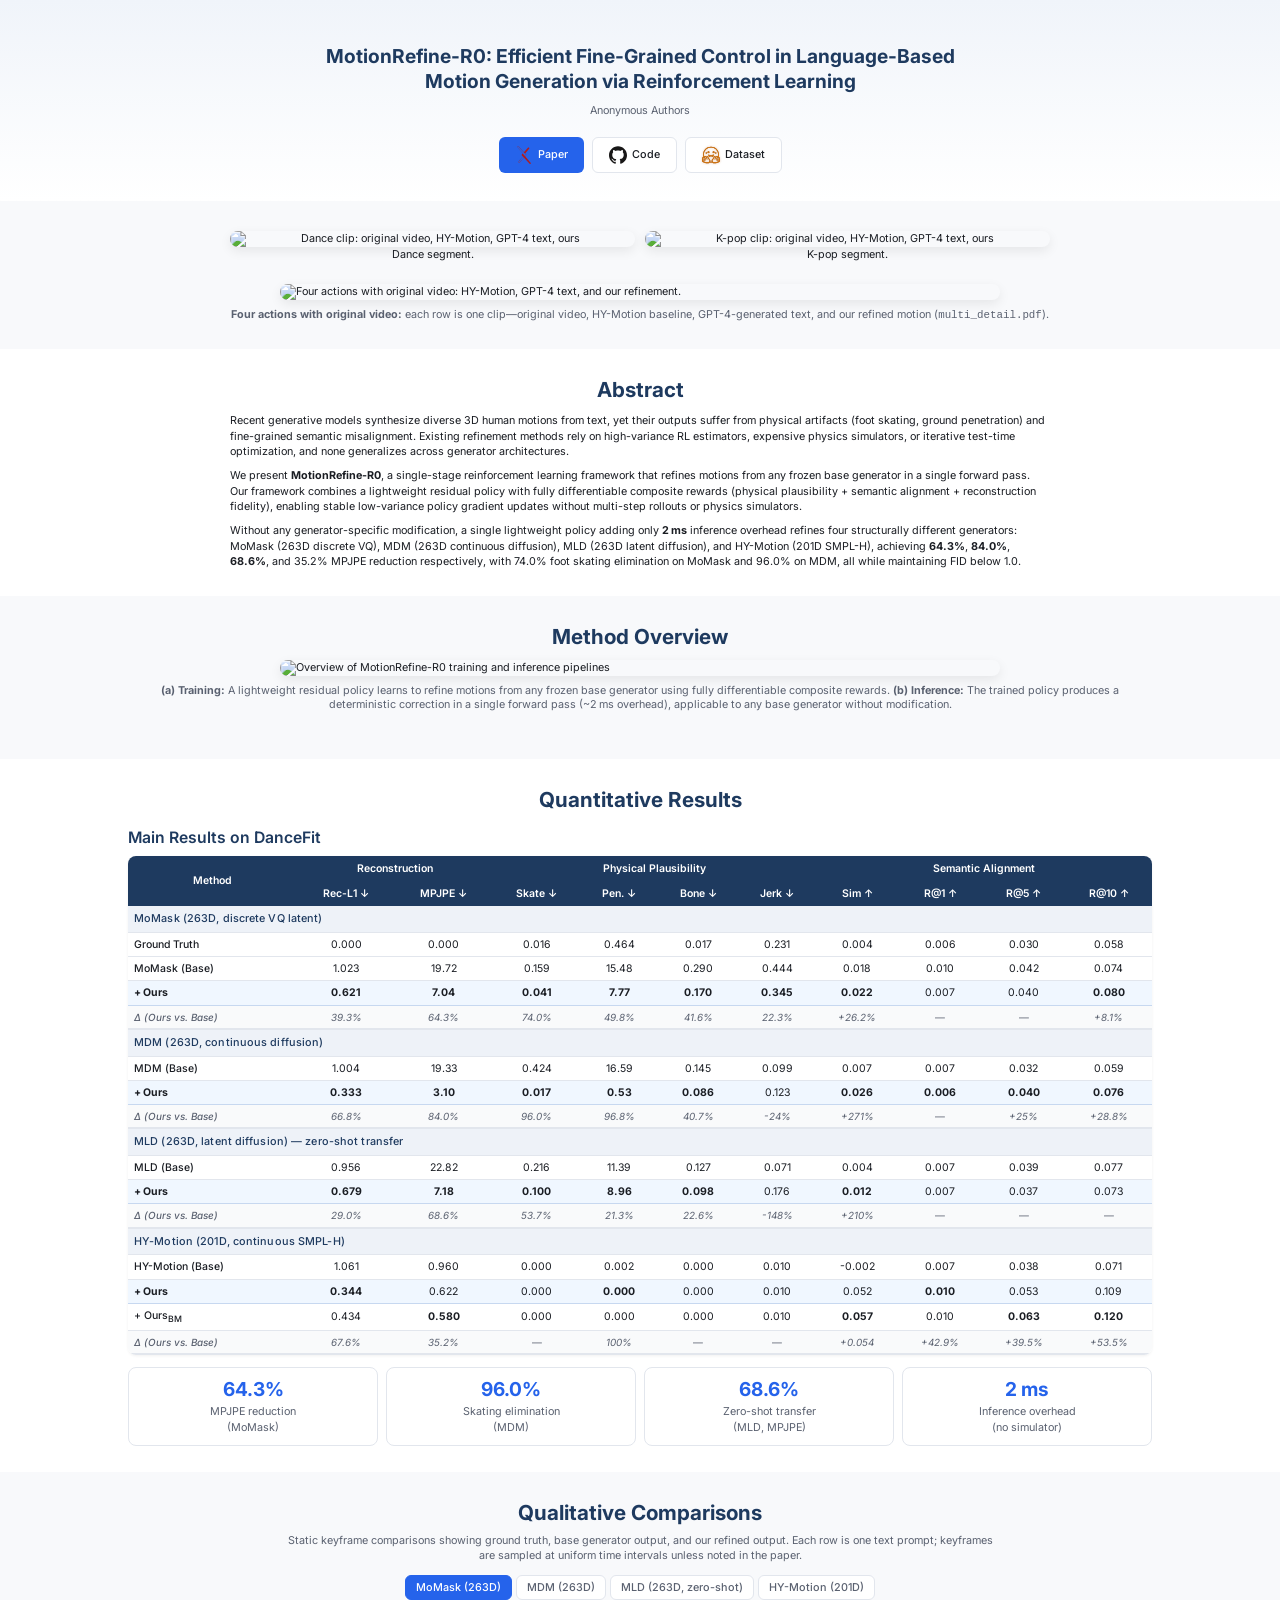
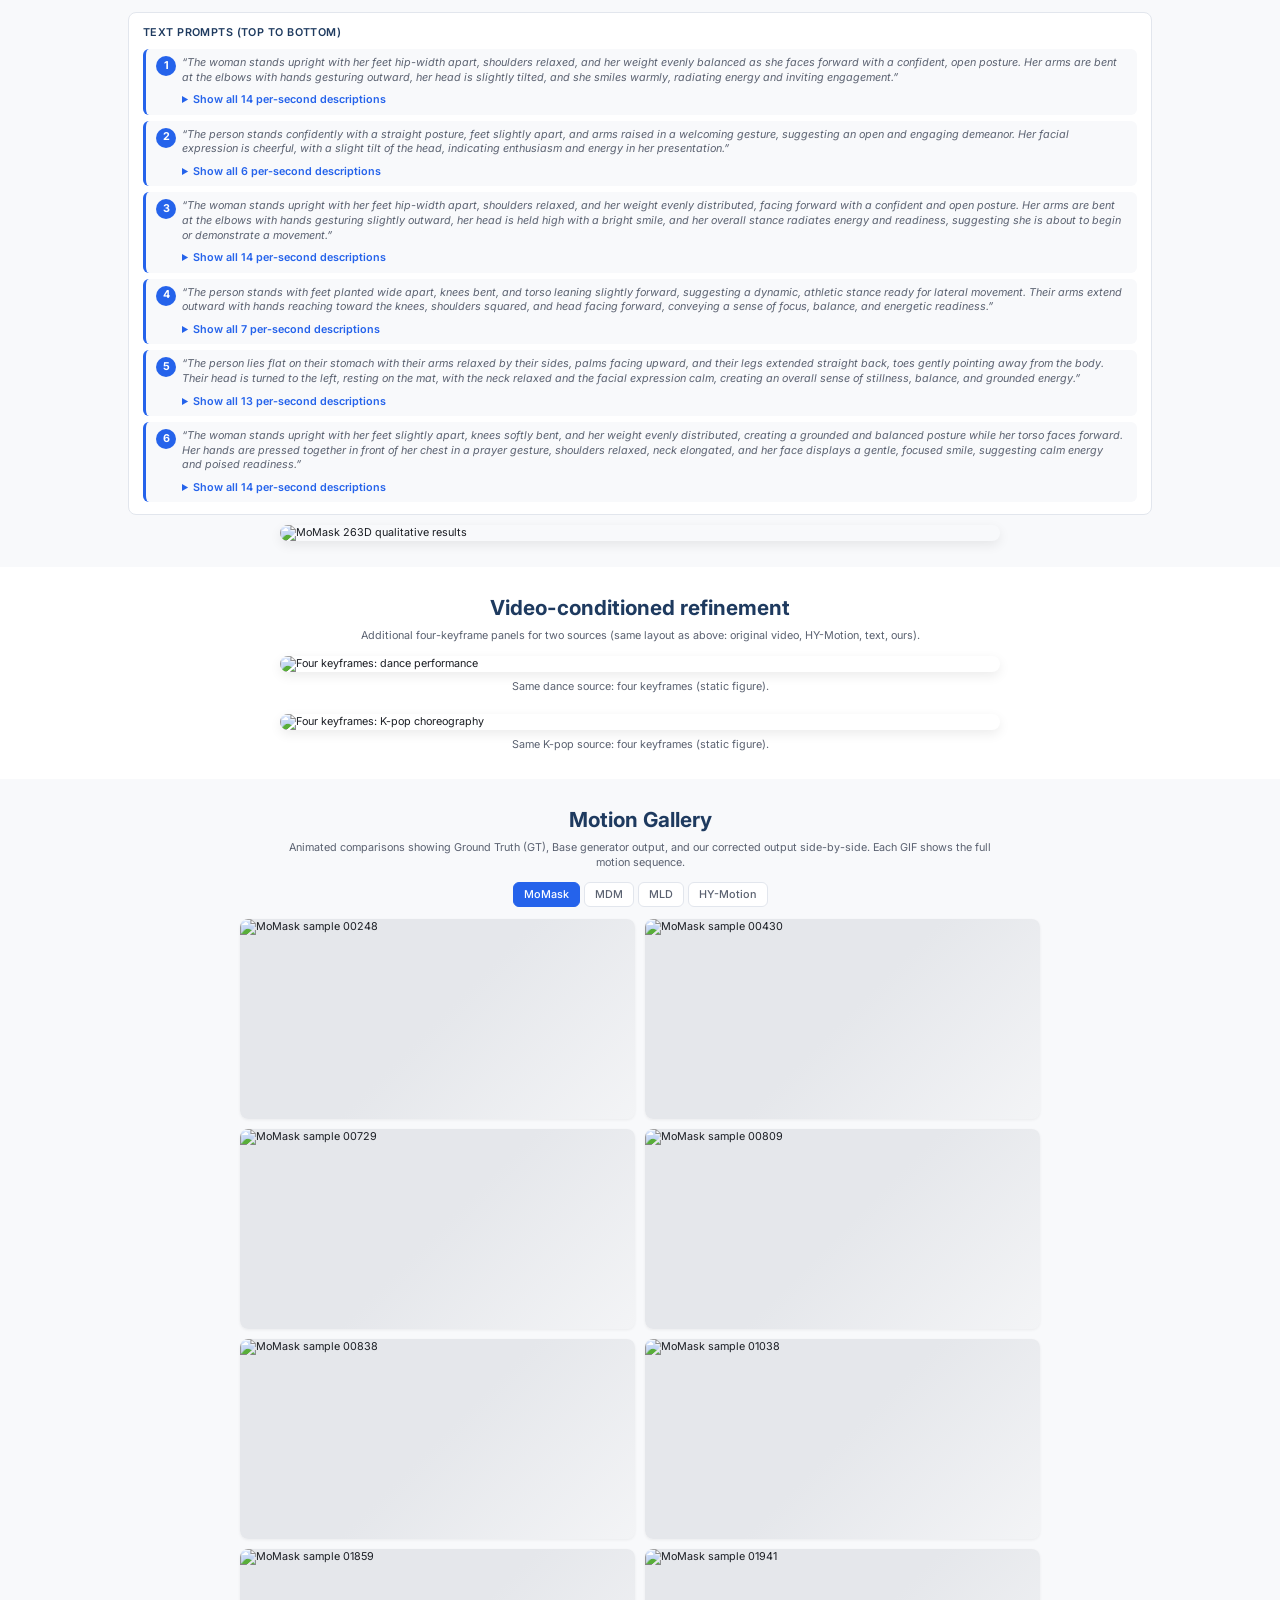
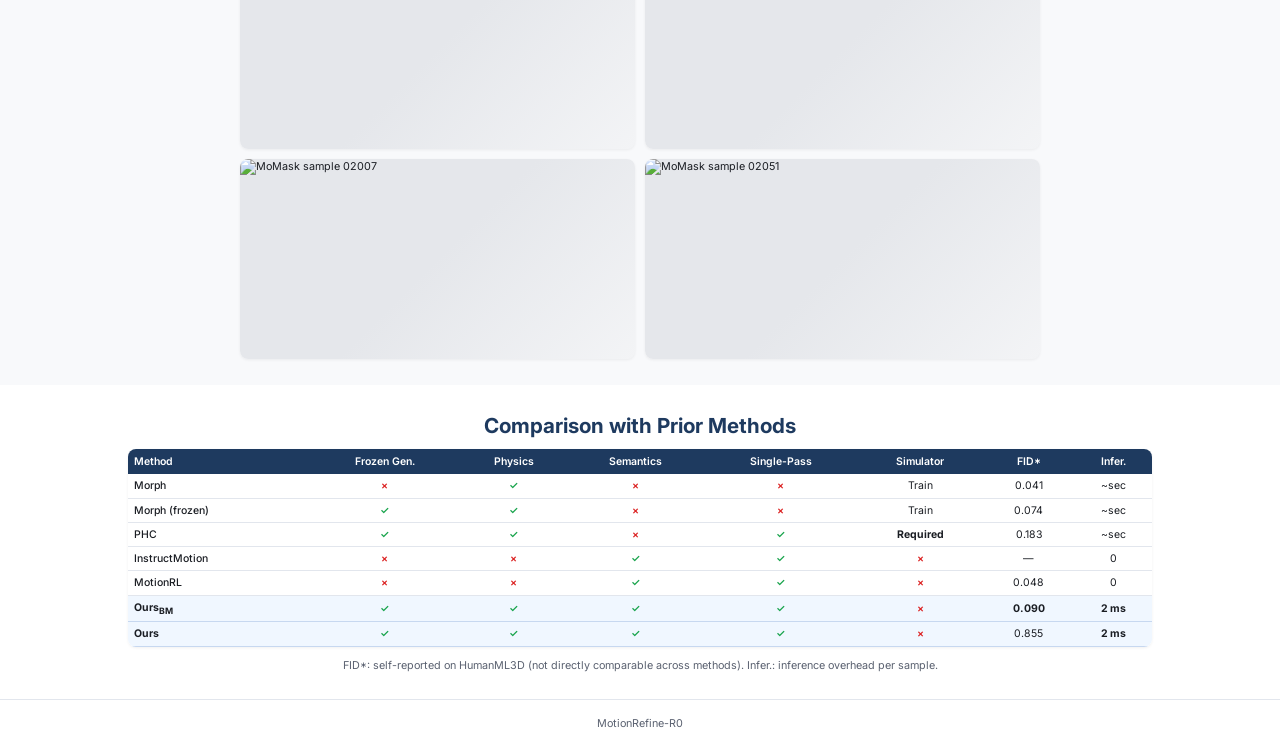
==== docs/index.html @ 93a71133 "update title" ====
<!DOCTYPE html>
<html lang="en">
<head>
  <meta charset="UTF-8">
  <meta name="viewport" content="width=device-width, initial-scale=1.0">
  <title>MotionRefine-R0: Language-Based Motion Generation via RL</title>
  <link rel="stylesheet" href="static/css/style.css">
  <link rel="preconnect" href="https://fonts.googleapis.com">
  <link rel="preconnect" href="https://fonts.gstatic.com" crossorigin>
  <link href="https://fonts.googleapis.com/css2?family=Inter:wght@300;400;500;600;700&family=JetBrains+Mono:wght@400;500&display=swap" rel="stylesheet">
  <script src="https://cdn.jsdelivr.net/npm/mathjax@3/es5/tex-mml-chtml.js" async></script>
</head>
<body>

<!-- ============ HERO ============ -->
<section id="hero">
  <div class="container">
    <h1 class="paper-title">MotionRefine-R0: Efficient Fine-Grained Control in Language-Based<br>Motion Generation via Reinforcement Learning</h1>
    <p class="authors">Anonymous Authors</p>
    <div class="hero-links">
      <a href="#" class="btn btn-primary" aria-label="Paper on arXiv">
        <svg class="hero-icon hero-icon--arxiv" width="18" height="18" viewBox="0 0 24 24" xmlns="http://www.w3.org/2000/svg" aria-hidden="true"><path d="M3.8423 0a1.0037 1.0037 0 0 0-.922.6078c-.1536.3687-.0438.6275.2938 1.1113l6.9185 8.3597-1.0223 1.1058a1.0393 1.0393 0 0 0 .003 1.4229l1.2292 1.3135-5.4391 6.4444c-.2803.299-.4538.823-.2971 1.1986a1.0253 1.0253 0 0 0 .9585.635.9133.9133 0 0 0 .6891-.3405l5.783-6.126 7.4902 8.0051a.8527.8527 0 0 0 .6835.2597.9575.9575 0 0 0 .8777-.6138c.1577-.377-.017-.7502-.306-1.1407l-7.0518-8.3418 1.0632-1.13a.9626.9626 0 0 0 .0089-1.3165L4.6336.4639s-.3733-.4535-.768-.463zm0 .272h.0166c.2179.0052.4874.2715.5644.3639l.005.006.0052.0055 10.169 10.9905a.6915.6915 0 0 1-.0072.945l-1.0666 1.133-1.4982-1.7724-8.5994-10.39c-.3286-.472-.352-.6183-.2592-.841a.7307.7307 0 0 1 .6704-.4401Zm14.341 1.5701a.877.877 0 0 0-.6554.2418l-5.6962 6.1584 1.6944 1.8319 5.3089-6.5138c.3251-.4335.479-.6603.3247-1.0292a1.1205 1.1205 0 0 0-.9763-.689zm-7.6557 12.2823 1.3186 1.4135-5.7864 6.1295a.6494.6494 0 0 1-.4959.26.7516.7516 0 0 1-.706-.4669c-.1119-.2682.0359-.6864.2442-.9083l.0051-.0055.0047-.0055z"/></svg>
        Paper
      </a>
      <a href="#" class="btn btn-outline" aria-label="Code on GitHub">
        <svg class="hero-icon hero-icon--github" width="18" height="18" viewBox="0 0 24 24" xmlns="http://www.w3.org/2000/svg" aria-hidden="true"><path d="M12 .297c-6.63 0-12 5.373-12 12 0 5.303 3.438 9.8 8.205 11.385.6.113.82-.258.82-.577 0-.285-.01-1.04-.015-2.04-3.338.724-4.042-1.61-4.042-1.61C4.422 18.07 3.633 17.7 3.633 17.7c-1.087-.744.084-.729.084-.729 1.205.084 1.838 1.236 1.838 1.236 1.07 1.835 2.809 1.305 3.495.998.108-.776.417-1.305.76-1.605-2.665-.3-5.466-1.332-5.466-5.93 0-1.31.465-2.38 1.235-3.22-.135-.303-.54-1.523.105-3.176 0 0 1.005-.322 3.3 1.23.96-.267 1.98-.399 3-.405 1.02.006 2.04.138 3 .405 2.28-1.552 3.285-1.23 3.285-1.23.645 1.653.24 2.873.12 3.176.765.84 1.23 1.91 1.23 3.22 0 4.61-2.805 5.625-5.475 5.92.42.36.81 1.096.81 2.22 0 1.606-.015 2.896-.015 3.286 0 .315.21.69.825.57C20.565 22.092 24 17.592 24 12.297c0-6.627-5.373-12-12-12"/></svg>
        Code
      </a>
      <a href="#" class="btn btn-outline" aria-label="Dataset on Hugging Face">
        <svg class="hero-icon hero-icon--huggingface" width="18" height="18" viewBox="0 0 24 24" xmlns="http://www.w3.org/2000/svg" aria-hidden="true"><path d="M1.4446 11.5059c0 1.1021.1673 2.1585.4847 3.1563-.0378-.0028-.0691-.0058-.1058-.0058-.4209 0-.8015.16-1.0704.4512-.3454.3737-.4984.8335-.4316 1.293a1.576 1.576 0 0 0 .2148.5978c-.2319.1864-.4018.4456-.4844.7578-.0646.2448-.131.7543.2149 1.2794a1.4552 1.4552 0 0 0-.0625.1055c-.208.3923-.2207.8372-.0371 1.25.2783.6258.9696 1.1175 2.3126 1.6467.8356.3292 1.5988.5411 1.6056.543 1.1046.2847 2.104.4277 2.969.4277 1.4173 0 2.4754-.3849 3.1525-1.1446 1.538.2651 2.791.1403 3.592.006.6773.7555 1.7332 1.1387 3.1467 1.1387.8649 0 1.8643-.143 2.969-.4278.0068-.0019.77-.2138 1.6056-.543 1.343-.5292 2.0343-1.0208 2.3126-1.6466.1836-.4129.171-.8577-.037-1.25a1.4685 1.4685 0 0 0-.0626-.1056c.346-.525.2795-1.0346.2149-1.2793-.0826-.3122-.2525-.5714-.4844-.7579.11-.1816.1831-.3788.2148-.5977.0669-.4595-.0862-.9193-.4316-1.293-.2688-.2913-.6495-.4513-1.0704-.4513-.0209 0-.0376.0008-.0588.0018.3162-.9966.4846-2.0518.4846-3.1523 0-5.807-4.7362-10.5144-10.5789-10.5144-5.8426 0-10.5788 4.7073-10.5788 10.5144Zm10.5788-9.4831c5.2727 0 9.5476 4.246 9.5476 9.483a9.4201 9.4201 0 0 1-.2696 2.2365c-.0039-.0047-.0079-.011-.0117-.0156-.274-.3255-.6679-.5059-1.1075-.5059-.352 0-.714.1155-1.0763.3438-.2403.1517-.5058.422-.7793.7598-.2534-.3492-.608-.5832-1.0137-.6465a1.5174 1.5174 0 0 0-.2344-.0176c-.9263 0-1.4828.7993-1.6935 1.5177-.1046.2426-.6065 1.3482-1.3614 2.0978-1.1681 1.1601-1.4458 2.3534-.8396 3.6382-.843.1029-1.5836.0927-2.365-.006.5906-1.212.3626-2.4388-.8426-3.6322-.755-.7496-1.2568-1.8552-1.3614-2.0978-.2107-.7184-.7673-1.5177-1.6935-1.5177-.078 0-.1568.0054-.2344.0176-.4057.0633-.7604.2973-1.0137.6465-.2735-.3379-.539-.6081-.7794-.7598-.3622-.2283-.7243-.3438-1.0762-.3438-.4266 0-.8094.171-1.0821.4786a9.4208 9.4208 0 0 1-.2598-2.1936c0-5.237 4.2749-9.483 9.5475-9.483zM8.6443 7.0036c-.4838.0043-.9503.2667-1.1934.7227-.3536.6633-.1006 1.4873.5645 1.84.351.1862.4883-.5261.836-.6485.3107-.1095.841.399 1.0078.086.3536-.6634.1025-1.4874-.5625-1.84a1.3659 1.3659 0 0 0-.6524-.1602Zm6.8403 0c-.2199-.002-.4426.05-.6504.1602-.665.3526-.9181 1.1766-.5645 1.84.1669.313.6971-.1955 1.0079-.086.3476.1224.4867.8347.838.6485.6649-.3527.916-1.1767.5624-1.84-.243-.456-.7096-.7184-1.1934-.7227Zm-9.7565 1.418a.8768.8768 0 0 0-.877.877c0 .4846.3925.877.877.877a.8768.8768 0 0 0 .877-.877.8768.8768 0 0 0-.877-.877zm12.6434 0c-.4845 0-.879.3925-.879.877 0 .4846.3945.877.879.877a.8768.8768 0 0 0 .877-.877.8768.8768 0 0 0-.877-.877zM8.7927 11.459c-.179-.003-.2793.1107-.2793.416 0 .8097.3874 2.125 1.4279 2.924.207-.7123 1.3453-1.2832 1.5079-1.2012.2315.1167.2191.4417.6074.7266.3884-.285.374-.6098.6056-.7266.1627-.082 1.3009.4889 1.5079 1.2012 1.0404-.799 1.4278-2.1144 1.4278-2.924 0-1.2212-1.583.6402-3.5413.6485-1.4686-.0061-2.7266-1.0558-3.2639-1.0645zM4.312 14.4768c.5792.365 1.6964 2.2751 2.1056 3.0177.1371.2488.371.3536.582.3536.4188 0 .7465-.4138.0391-.9395-1.0636-.791-.6914-2.0846-.1836-2.1642a.4302.4302 0 0 1 .0664-.004c.4616 0 .666.7892.666.7892s.5959 1.4898 1.6213 2.508c.942.9356 1.062 1.703.4961 2.6661-.0164-.004-.0159.0236-.1484.2149-.1853.2673-.4322.4688-.7188.6152-.5062.2269-1.1397.2696-1.7833.2696-1.037 0-2.1017-.1824-2.6975-.336-.0293-.0075-3.6505-.9567-3.1916-1.8224.0771-.1454.2033-.2031.3633-.2031.6463 0 1.823.9551 2.3283.9551.113 0 .196-.0865.2285-.2031.2249-.8045-3.2787-1.0522-2.9846-2.1642.0519-.1967.193-.2757.3907-.2754.854 0 2.7704 1.4923 3.172 1.4923.0307 0 .0525-.0085.0645-.0274.2012-.3227.1096-.5865-1.3087-1.4395-1.4182-.8533-2.4315-1.329-1.8653-1.9416.0651-.0707.1574-.1015.2695-.1015.8611.0002 2.8948 1.84 2.8948 1.84s.5487.5683.8809.5683c.0762 0 .1416-.0315.1855-.1054.2355-.3946-2.1858-2.2183-2.3224-2.971-.0926-.51.0641-.7676.3555-.7676-.0006.008.1701-.0285.4942.1759zm16.2257.5918c-.1366.7526-2.5579 2.5764-2.3224 2.9709.044.074.1092.1055.1855.1055.3321 0 .881-.5684.881-.5684s2.0336-1.8397 2.8947-1.84c.1121 0 .2044.0308.2695.1016.5662.6125-.447 1.0882-1.8653 1.9415-1.4183.853-1.51 1.1168-1.3087 1.4396.012.0188.0337.0273.0644.0273.4016 0 2.3181-1.4923 3.1721-1.4923.1977-.0002.3388.0787.3907.2754.294 1.112-3.2095 1.3597-2.9846 2.1642.0325.1166.1156.2032.2285.2032.5054 0 1.682-.9552 2.3283-.9552.16 0 .2862.0577.3633.2032.459.8656-3.1623 1.8149-3.1916 1.8224-.5958.1535-1.6605.336-2.6975.336-.6351 0-1.261-.0409-1.7638-.2599-.2949-.1472-.5488-.3516-.7383-.625-.0411-.0682-.1026-.1476-.1426-.205-.5726-.9679-.455-1.7371.4903-2.676 1.0254-1.0182 1.6212-2.508 1.6212-2.508s.2044-.7891.666-.7891a.4318.4318 0 0 1 .0665.0039c.5078.0796.88 1.3732-.1836 2.1642-.7074.5257-.3797.9395.039.9395.211 0 .445-.1047.5821-.3535.4092-.7426 1.5264-2.6527 2.1056-3.0178.5588-.3524.99-.1816.8497.5918z"/></svg>
        Dataset
      </a>
    </div>
  </div>
</section>

<!-- ============ TEASER: video strips + four actions ============ -->
<section id="teaser">
  <div class="container">
    <div class="gif-strip-grid teaser-video">
      <figure class="gif-strip-figure">
        <img src="static/gifs/website/dance_soda_seg0.gif" alt="Dance clip: original video, HY-Motion, GPT-4 text, ours" class="gif-strip" loading="lazy">
        <figcaption>Dance segment.</figcaption>
      </figure>
      <figure class="gif-strip-figure">
        <img src="static/gifs/website/kpop_aespa_seg1.gif" alt="K-pop clip: original video, HY-Motion, GPT-4 text, ours" class="gif-strip" loading="lazy">
        <figcaption>K-pop segment.</figcaption>
      </figure>
    </div>
    <figure class="teaser-figure">
      <img src="static/images/multi_detail.png" alt="Four actions with original video: HY-Motion, GPT-4 text, and our refinement." loading="lazy">
      <figcaption>
        <strong>Four actions with original video:</strong> each row is one clip—original video, HY-Motion baseline, GPT-4-generated text, and our refined motion (<code>multi_detail.pdf</code>).
      </figcaption>
    </figure>
  </div>
</section>

<!-- ============ ABSTRACT ============ -->
<section id="abstract">
  <div class="container">
    <h2>Abstract</h2>
    <div class="abstract-text">
      <p>
        Recent generative models synthesize diverse 3D human motions from text, yet their outputs suffer from physical artifacts (foot skating, ground penetration) and fine-grained semantic misalignment.
        Existing refinement methods rely on high-variance RL estimators, expensive physics simulators, or iterative test-time optimization, and none generalizes across generator architectures.
      </p>
      <p>
        We present <strong>MotionRefine-R0</strong>, a single-stage reinforcement learning framework that refines motions from any frozen base generator in a single forward pass.
        Our framework combines a lightweight residual policy with fully differentiable composite rewards (physical plausibility + semantic alignment + reconstruction fidelity), enabling stable low-variance policy gradient updates without multi-step rollouts or physics simulators.
      </p>
      <p>
        Without any generator-specific modification, a single lightweight policy adding only <strong>2&thinsp;ms</strong> inference overhead refines four structurally different generators: MoMask (263D discrete VQ), MDM (263D continuous diffusion), MLD (263D latent diffusion), and HY-Motion (201D SMPL-H), achieving <strong>64.3%</strong>, <strong>84.0%</strong>, <strong>68.6%</strong>, and 35.2% MPJPE reduction respectively, with 74.0% foot skating elimination on MoMask and 96.0% on MDM, all while maintaining FID below 1.0.
      </p>
    </div>
  </div>
</section>

<!-- ============ METHOD ============ -->
<section id="method">
  <div class="container">
    <h2>Method Overview</h2>
    <figure class="pipeline-figure">
      <img src="static/images/figure.png" alt="Overview of MotionRefine-R0 training and inference pipelines" loading="lazy">
      <figcaption>
        <strong>(a) Training:</strong> A lightweight residual policy learns to refine motions from any frozen base generator using fully differentiable composite rewards.
        <strong>(b) Inference:</strong> The trained policy produces a deterministic correction in a single forward pass (~2&thinsp;ms overhead), applicable to any base generator without modification.
      </figcaption>
    </figure>
  </div>
</section>

<!-- ============ RESULTS ============ -->
<section id="results">
  <div class="container">
    <h2>Quantitative Results</h2>

    <h3>Main Results on DanceFit</h3>
    <div class="table-wrapper">
      <table class="results-table">
        <thead>
          <tr>
            <th rowspan="2">Method</th>
            <th colspan="2">Reconstruction</th>
            <th colspan="4">Physical Plausibility</th>
            <th colspan="4">Semantic Alignment</th>
          </tr>
          <tr>
            <th>Rec-L1 &darr;</th>
            <th>MPJPE &darr;</th>
            <th>Skate &darr;</th>
            <th>Pen. &darr;</th>
            <th>Bone &darr;</th>
            <th>Jerk &darr;</th>
            <th>Sim &uarr;</th>
            <th>R@1 &uarr;</th>
            <th>R@5 &uarr;</th>
            <th>R@10 &uarr;</th>
          </tr>
        </thead>
        <tbody>
          <!-- MoMask -->
          <tr class="generator-header"><td colspan="11">MoMask (263D, discrete VQ latent)</td></tr>
          <tr>
            <td>Ground Truth</td>
            <td>0.000</td><td>0.000</td><td>0.016</td><td>0.464</td><td>0.017</td><td>0.231</td><td>0.004</td><td>0.006</td><td>0.030</td><td>0.058</td>
          </tr>
          <tr>
            <td>MoMask (Base)</td>
            <td>1.023</td><td>19.72</td><td>0.159</td><td>15.48</td><td>0.290</td><td>0.444</td><td>0.018</td><td>0.010</td><td>0.042</td><td>0.074</td>
          </tr>
          <tr class="highlight-row">
            <td><strong>+ Ours</strong></td>
            <td><strong>0.621</strong></td><td><strong>7.04</strong></td><td><strong>0.041</strong></td><td><strong>7.77</strong></td><td><strong>0.170</strong></td><td><strong>0.345</strong></td><td><strong>0.022</strong></td><td>0.007</td><td>0.040</td><td><strong>0.080</strong></td>
          </tr>
          <tr class="delta-row">
            <td><em>&Delta; (Ours vs. Base)</em></td>
            <td><em>39.3%</em></td><td><em>64.3%</em></td><td><em>74.0%</em></td><td><em>49.8%</em></td><td><em>41.6%</em></td><td><em>22.3%</em></td><td><em>+26.2%</em></td><td>&mdash;</td><td>&mdash;</td><td><em>+8.1%</em></td>
          </tr>
          <!-- MDM -->
          <tr class="generator-header"><td colspan="11">MDM (263D, continuous diffusion)</td></tr>
          <tr>
            <td>MDM (Base)</td>
            <td>1.004</td><td>19.33</td><td>0.424</td><td>16.59</td><td>0.145</td><td>0.099</td><td>0.007</td><td>0.007</td><td>0.032</td><td>0.059</td>
          </tr>
          <tr class="highlight-row">
            <td><strong>+ Ours</strong></td>
            <td><strong>0.333</strong></td><td><strong>3.10</strong></td><td><strong>0.017</strong></td><td><strong>0.53</strong></td><td><strong>0.086</strong></td><td>0.123</td><td><strong>0.026</strong></td><td><strong>0.006</strong></td><td><strong>0.040</strong></td><td><strong>0.076</strong></td>
          </tr>
          <tr class="delta-row">
            <td><em>&Delta; (Ours vs. Base)</em></td>
            <td><em>66.8%</em></td><td><em>84.0%</em></td><td><em>96.0%</em></td><td><em>96.8%</em></td><td><em>40.7%</em></td><td><em>-24%</em></td><td><em>+271%</em></td><td>&mdash;</td><td><em>+25%</em></td><td><em>+28.8%</em></td>
          </tr>
          <!-- MLD -->
          <tr class="generator-header"><td colspan="11">MLD (263D, latent diffusion) &mdash; zero-shot transfer</td></tr>
          <tr>
            <td>MLD (Base)</td>
            <td>0.956</td><td>22.82</td><td>0.216</td><td>11.39</td><td>0.127</td><td>0.071</td><td>0.004</td><td>0.007</td><td>0.039</td><td>0.077</td>
          </tr>
          <tr class="highlight-row">
            <td><strong>+ Ours</strong></td>
            <td><strong>0.679</strong></td><td><strong>7.18</strong></td><td><strong>0.100</strong></td><td><strong>8.96</strong></td><td><strong>0.098</strong></td><td>0.176</td><td><strong>0.012</strong></td><td>0.007</td><td>0.037</td><td>0.073</td>
          </tr>
          <tr class="delta-row">
            <td><em>&Delta; (Ours vs. Base)</em></td>
            <td><em>29.0%</em></td><td><em>68.6%</em></td><td><em>53.7%</em></td><td><em>21.3%</em></td><td><em>22.6%</em></td><td><em>-148%</em></td><td><em>+210%</em></td><td>&mdash;</td><td>&mdash;</td><td>&mdash;</td>
          </tr>
          <!-- HY-Motion -->
          <tr class="generator-header"><td colspan="11">HY-Motion (201D, continuous SMPL-H)</td></tr>
          <tr>
            <td>HY-Motion (Base)</td>
            <td>1.061</td><td>0.960</td><td>0.000</td><td>0.002</td><td>0.000</td><td>0.010</td><td>-0.002</td><td>0.007</td><td>0.038</td><td>0.071</td>
          </tr>
          <tr class="highlight-row">
            <td><strong>+ Ours</strong></td>
            <td><strong>0.344</strong></td><td>0.622</td><td>0.000</td><td><strong>0.000</strong></td><td>0.000</td><td>0.010</td><td>0.052</td><td><strong>0.010</strong></td><td>0.053</td><td>0.109</td>
          </tr>
          <tr>
            <td>+ Ours<sub>BM</sub></td>
            <td>0.434</td><td><strong>0.580</strong></td><td>0.000</td><td>0.000</td><td>0.000</td><td>0.010</td><td><strong>0.057</strong></td><td>0.010</td><td><strong>0.063</strong></td><td><strong>0.120</strong></td>
          </tr>
          <tr class="delta-row">
            <td><em>&Delta; (Ours vs. Base)</em></td>
            <td><em>67.6%</em></td><td><em>35.2%</em></td><td>&mdash;</td><td><em>100%</em></td><td>&mdash;</td><td>&mdash;</td><td><em>+0.054</em></td><td><em>+42.9%</em></td><td><em>+39.5%</em></td><td><em>+53.5%</em></td>
          </tr>
        </tbody>
      </table>
    </div>

    <div class="results-highlights">
      <div class="highlight-card">
        <span class="highlight-number">64.3%</span>
        <span class="highlight-label">MPJPE reduction<br>(MoMask)</span>
      </div>
      <div class="highlight-card">
        <span class="highlight-number">96.0%</span>
        <span class="highlight-label">Skating elimination<br>(MDM)</span>
      </div>
      <div class="highlight-card">
        <span class="highlight-number">68.6%</span>
        <span class="highlight-label">Zero-shot transfer<br>(MLD, MPJPE)</span>
      </div>
      <div class="highlight-card">
        <span class="highlight-number">2 ms</span>
        <span class="highlight-label">Inference overhead<br>(no simulator)</span>
      </div>
    </div>
  </div>
</section>

<!-- ============ QUALITATIVE ============ -->
<section id="qualitative">
  <div class="container">
    <h2>Qualitative Comparisons</h2>
    <p class="section-desc">Static keyframe comparisons showing ground truth, base generator output, and our refined output. Each row is one text prompt; keyframes are sampled at uniform time intervals unless noted in the paper.</p>

    <div class="tabs" data-tab-group="qualitative">
      <button class="tab-btn active" data-tab="momask-263d">MoMask (263D)</button>
      <button class="tab-btn" data-tab="mdm">MDM (263D)</button>
      <button class="tab-btn" data-tab="mld">MLD (263D, zero-shot)</button>
      <button class="tab-btn" data-tab="hymotion-201d">HY-Motion (201D)</button>
    </div>

    <div class="tab-panels" data-tab-group="qualitative">
      <div class="tab-panel active" data-panel="momask-263d">
        <div class="prompt-list">
          <h4>Text Prompts (top to bottom)</h4>
          <ol>
            <li>
              <div class="prompt-head">&ldquo;The woman stands upright with her feet hip-width apart, shoulders relaxed, and her weight evenly balanced as she faces forward with a confident, open posture. Her arms are bent at the elbows with hands gesturing outward, her head is slightly tilted, and she smiles warmly, radiating energy and inviting engagement.&rdquo;</div>
              <details class="prompt-expand"><summary>Show all 14 per-second descriptions</summary><div class="prompt-seconds">
                <p><span class="sec-label">t=1s</span> The woman stands upright with her feet planted firmly on the ground, shoulders relaxed and squared, and her weight evenly distributed, giving her a balanced and confident posture. Her hands are clasped together at chest height, elbows bent and close to her body, while her head is slightly tilted forward and she smiles gently, radiating calm energy and poised readiness.</p>
                <p><span class="sec-label">t=2s</span> The woman stands upright with her weight evenly distributed, shoulders relaxed, and her torso facing forward, exuding a calm and confident presence. Her hands are gently clasped at chest level, elbows bent close to her body, while her feet are placed hip-width apart, giving her a balanced and composed stance.</p>
                <p><span class="sec-label">t=3s</span> The woman stands upright with her weight evenly distributed, shoulders relaxed, and her torso facing forward, exuding a sense of calm readiness and balance. Her hands are gently clasped at her midsection, elbows bent and close to her body, while her feet are planted hip-width apart, giving her a poised and inviting presence.</p>
                <p><span class="sec-label">t=4s</span> The woman stands upright with her weight evenly distributed, shoulders relaxed, and her torso facing forward, exuding a sense of calm balance and confidence. Her hands are gently clasped at her waist, elbows bent, while her feet are planted hip-width apart, and her facial expression is open and inviting, suggesting a poised and welcoming energy.</p>
                <p><span class="sec-label">t=5s</span> The woman stands upright with her weight evenly distributed, shoulders relaxed, and her torso facing forward, exuding a confident and open posture. Her right arm is bent at the elbow with her hand forming a thumbs-up gesture near her chest, while her left arm hangs naturally by her side, and her facial expression is friendly and engaged, suggesting a welcoming and positive energy.</p>
                <p><span class="sec-label">t=6s</span> The woman stands upright with her weight evenly distributed, her torso facing forward and her posture confident, while her head is slightly tilted and her facial expression is open and engaging, with her neck elongated. Her right arm is bent at the elbow with her hand raised in a gentle pointing gesture, her left arm relaxed by her side, and her feet are planted firmly on the ground, giving her a balanced, energetic stance that conveys readiness and enthusiasm.</p>
                <p><span class="sec-label">t=7s</span> The woman stands upright with her weight evenly distributed, shoulders relaxed, and torso facing forward, exuding a confident and balanced posture. Her right arm is bent at the elbow with her hand raised in a gentle thumbs-up gesture, while her left arm rests naturally by her side, and her facial expression is open and engaging, suggesting a welcoming and energetic presence.</p>
                <p><span class="sec-label">t=8s</span> The woman stands upright with her weight evenly distributed, her torso facing forward and her posture confident, while her head is slightly tilted and her facial expression is focused and engaged. Her right hand is raised with fingers forming a gesture near her chest, her left arm relaxed by her side, and her legs are straight with feet planted firmly, giving her stance a sense of stability and poised energy.</p>
                <p><span class="sec-label">t=9s</span> The woman stands upright with her weight evenly distributed, her torso facing forward and her posture relaxed yet attentive, while her head is slightly tilted and her facial expression is calm and engaged, with her neck elongated. Her right arm is bent at the elbow with her hand gesturing upward in a gentle, open motion, while her left arm rests by her side, her hips and feet remain parallel and grounded, and her overall stance conveys a poised, steady energy with a subtle sense of invitation and rhythm.</p>
                <p><span class="sec-label">t=10s</span> The woman stands upright with her weight evenly distributed, shoulders relaxed, and her torso facing forward, while her head is slightly tilted and her facial expression is open and engaged, suggesting attentiveness and confidence. Her hands are gently clasped at her waist, elbows bent close to her body, and her feet are planted hip-width apart, conveying a sense of stability, calm energy, and poised readiness.</p>
                <p><span class="sec-label">t=11s</span> The woman stands upright with her feet hip-width apart, shoulders relaxed, and her weight evenly distributed, suggesting a poised and balanced stance. Her hands are gently clasped at her midsection, elbows bent, while her head is held high with a calm, focused facial expression, indicating a composed and attentive energy.</p>
                <p><span class="sec-label">t=12s</span> The woman stands upright with her weight evenly distributed, shoulders relaxed, and her torso facing forward, exuding a sense of poised balance and calm confidence. Her hands are gently clasped at her midsection, elbows bent close to her body, while her head is slightly tilted and she smiles warmly, radiating approachable energy and steady composure.</p>
                <p><span class="sec-label">t=13s</span> The woman stands upright with her weight evenly balanced, shoulders relaxed, and torso facing forward, while her head is slightly tilted and her facial expression is open and engaging, suggesting attentiveness and confidence. Her arms are bent at the elbows with both hands raised in front of her chest, palms facing inward and fingers loosely extended, while her feet are planted hip-width apart, giving her a poised and energetic stance that conveys readiness and enthusiasm.</p>
              </div></details>
            </li>
            <li>
              <div class="prompt-head">&ldquo;The person stands confidently with a straight posture, feet slightly apart, and arms raised in a welcoming gesture, suggesting an open and engaging demeanor. Her facial expression is cheerful, with a slight tilt of the head, indicating enthusiasm and energy in her presentation.&rdquo;</div>
              <details class="prompt-expand"><summary>Show all 6 per-second descriptions</summary><div class="prompt-seconds">
                <p><span class="sec-label">t=1s</span> The individual stands upright with a centered posture, feet firmly planted on the ground, and hands clasped together in front of the chest, suggesting a calm and composed stance. Her head is slightly tilted forward with a gentle smile, indicating a relaxed and confident demeanor.</p>
                <p><span class="sec-label">t=2s</span> The individual stands upright with a centered posture, feet firmly planted, and hands clasped in front, suggesting a calm and composed demeanor. Her head is slightly tilted forward, with a focused expression, indicating attentiveness and readiness for action.</p>
                <p><span class="sec-label">t=3s</span> The individual stands confidently with a slight forward lean, suggesting an eagerness to engage with the audience. Her arms are raised in an inviting gesture, while her facial expression radiates enthusiasm, creating a dynamic and energetic presence.</p>
                <p><span class="sec-label">t=4s</span> The individual stands upright with a confident posture, feet firmly planted, and shoulders relaxed, suggesting a stable and balanced stance. Her hands are gently clasped in front of her, with a slight forward tilt of the head and a warm smile, conveying an inviting and engaging presence.</p>
                <p><span class="sec-label">t=5s</span> The individual stands confidently with a straight posture, feet firmly planted, and a slight forward lean, suggesting readiness and engagement. Her right hand is raised with a thumbs-up gesture, while her left arm rests naturally by her side, conveying a sense of approval and encouragement.</p>
              </div></details>
            </li>
            <li>
              <div class="prompt-head">&ldquo;The woman stands upright with her feet hip-width apart, shoulders relaxed, and her weight evenly distributed, facing forward with a confident and open posture. Her arms are bent at the elbows with hands gesturing slightly outward, her head is held high with a bright smile, and her overall stance radiates energy and readiness, suggesting she is about to begin or demonstrate a movement.&rdquo;</div>
              <details class="prompt-expand"><summary>Show all 14 per-second descriptions</summary><div class="prompt-seconds">
                <p><span class="sec-label">t=1s</span> The woman stands upright with her feet planted firmly on the ground, her weight evenly distributed and her body facing forward in a balanced, confident stance. Her hands are clasped together at chest height, shoulders relaxed, and her head is slightly tilted with a gentle smile, conveying a calm and welcoming energy.</p>
                <p><span class="sec-label">t=2s</span> The woman stands upright with her feet close together, shoulders relaxed, and her weight evenly balanced, facing forward with a confident and open posture. Her hands are gently clasped at chest level, elbows bent and close to her body, while her head is held high with a slight smile, projecting calm energy and poised attentiveness.</p>
                <p><span class="sec-label">t=3s&ndash;4s</span> The woman stands upright with her weight evenly distributed, shoulders relaxed, and her torso facing forward, exuding a confident and welcoming presence. Her hands are gently clasped at her midsection or waist, elbows bent, while her feet are planted hip-width apart, giving her a balanced and approachable stance.</p>
                <p><span class="sec-label">t=5s&ndash;8s</span> The woman stands upright with her weight evenly distributed, her torso facing forward and her posture confident. She transitions through gestures &mdash; a thumbs-up, a gentle pointing motion, a pinching gesture &mdash; while her left arm rests naturally by her side. Her feet remain planted firmly for stability and poised energy.</p>
                <p><span class="sec-label">t=9s&ndash;13s</span> The woman maintains her upright stance with arms transitioning to clasped hands at waist/chest level, then to both hands raised at chest level with palms inward and fingers loosely extended, conveying readiness and a welcoming stance throughout.</p>
              </div></details>
            </li>
            <li>
              <div class="prompt-head">&ldquo;The person stands with feet planted wide apart, knees bent, and torso leaning slightly forward, suggesting a dynamic, athletic stance ready for lateral movement. Their arms extend outward with hands reaching toward the knees, shoulders squared, and head facing forward, conveying a sense of focus, balance, and energetic readiness.&rdquo;</div>
              <details class="prompt-expand"><summary>Show all 7 per-second descriptions</summary><div class="prompt-seconds">
                <p><span class="sec-label">t=1s</span> The person stands with feet wide apart, knees bent, and leans forward at the hips, creating a dynamic, athletic posture that suggests readiness for movement. Their arms extend downward, hands reaching toward the floor, while the torso tilts forward and the head faces down, conveying a sense of focused energy and controlled balance.</p>
                <p><span class="sec-label">t=2s</span> The figure stands upright with a slight forward lean, maintaining a strong, balanced stance as the torso twists gently to one side, suggesting dynamic engagement and readiness for movement. The left arm is bent and raised with a dumbbell near the shoulder, while the right arm extends downward.</p>
                <p><span class="sec-label">t=3s</span> The person stands tall with their weight shifted slightly to one leg, torso upright and facing forward, while their left arm is extended straight overhead holding a dumbbell, creating a sense of upward reach and dynamic energy.</p>
                <p><span class="sec-label">t=4s</span> The figure stands upright with a confident posture, weight balanced evenly on both feet. The right arm is bent with the hand holding a dumbbell near the shoulder, the left arm rests on the hip, shoulders squared, conveying a poised and energetic stance ready for movement.</p>
                <p><span class="sec-label">t=5s</span> The figure stands with feet planted wide apart, knees slightly bent, and torso leaning subtly forward, creating a dynamic and balanced posture. Both arms are bent at the elbows with hands positioned near the hips.</p>
                <p><span class="sec-label">t=6s</span> The figure stands with feet wide apart, knees bent, and leans deeply to one side, creating a dynamic diagonal line from the shoulders down to the opposite foot while gripping a weight in one hand.</p>
              </div></details>
            </li>
            <li>
              <div class="prompt-head">&ldquo;The person lies flat on their stomach with their arms relaxed by their sides, palms facing upward, and their legs extended straight back, toes gently pointing away from the body. Their head is turned to the left, resting on the mat, with the neck relaxed and the facial expression calm, creating an overall sense of stillness, balance, and grounded energy.&rdquo;</div>
              <details class="prompt-expand"><summary>Show all 13 per-second descriptions</summary><div class="prompt-seconds">
                <p><span class="sec-label">t=1s&ndash;4s</span> The person lies face down on the mat with body fully extended, arms relaxed at sides, palms facing upward, head gently turned to one side. The posture transitions subtly &mdash; the cheek rests on the mat, creating a sense of stillness and grounded energy with minimal movement.</p>
                <p><span class="sec-label">t=5s&ndash;6s</span> The woman lies prone with her body elongated, legs extended straight back. Her torso is slightly lifted as elbows are bent tightly at her sides, palms pressing into the mat, creating a gentle arch in her upper back (Cobra-like preparation).</p>
                <p><span class="sec-label">t=7s</span> The woman&rsquo;s body forms a straight line from shoulders to knees, with arms extended and hands pressed firmly into the mat in a modified plank position. Her hips are slightly lowered and knees hover just above the mat.</p>
                <p><span class="sec-label">t=8s&ndash;10s</span> The person transitions to all fours &mdash; knees beneath hips, arms extended forward, back slightly rounded. The right knee lifts and moves inward, suggesting a controlled, flowing motion with gentle energy and rhythmic coordination.</p>
                <p><span class="sec-label">t=11s&ndash;12s</span> The person moves through tabletop and extended child&rsquo;s pose: hips resting back toward heels, torso extended forward, arms reaching out with palms pressing into the mat. The head is lowered between the arms, neck relaxed, suggesting calm, grounded energy with a sense of lengthening and release.</p>
              </div></details>
            </li>
            <li>
              <div class="prompt-head">&ldquo;The woman stands upright with her feet slightly apart, knees softly bent, and her weight evenly distributed, creating a grounded and balanced posture while her torso faces forward. Her hands are pressed together in front of her chest in a prayer gesture, shoulders relaxed, neck elongated, and her face displays a gentle, focused smile, suggesting calm energy and poised readiness.&rdquo;</div>
              <details class="prompt-expand"><summary>Show all 14 per-second descriptions</summary><div class="prompt-seconds">
                <p><span class="sec-label">t=1s&ndash;4s</span> The woman stands upright with feet planted firmly, weight evenly distributed, prayer-like hands clasped at chest height. She transitions through subtle expressions &mdash; bright smiles, calm composure &mdash; while maintaining poised readiness and balanced energy.</p>
                <p><span class="sec-label">t=5s&ndash;8s</span> Hands move from clasped at midsection to gently at chest level, elbows bent. Head tilts slightly, facial expressions shift between focused engagement and friendly openness, maintaining a calm, balanced stance throughout.</p>
                <p><span class="sec-label">t=9s&ndash;10s</span> Arms transition: elbows bent, hands lifted near shoulder height, fingers relaxed. Head tilts slightly back with an open, inviting expression. The stance radiates energetic anticipation and rhythmic motion, suggesting she is about to begin dynamic movement.</p>
                <p><span class="sec-label">t=11s&ndash;13s</span> The woman maintains her upright, balanced stance with knees slightly bent and weight distributed evenly. Her arms raise with elbows bent and hands open at chest level, fingers spread, conveying a lively, engaged energy as she prepares to transition into movement. Head slightly tilted back with a broad smile, fists playfully clenched, suggesting rhythmic enthusiasm.</p>
              </div></details>
            </li>
          </ol>
        </div>
        <figure>
          <img src="static/images/qualitative_263d.png" alt="MoMask 263D qualitative results" loading="lazy">
        </figure>
      </div>
      <div class="tab-panel" data-panel="mdm">
        <div class="prompt-list">
          <h4>Text Prompts (top to bottom)</h4>
          <ol>
            <li>
              <div class="prompt-head">&ldquo;The dancer stands with a slight forward lean, her body poised in a dynamic stance that suggests movement and energy. Her arms are raised and extended outward, creating a sense of flow and rhythm as her feet are firmly planted, ready to propel her into the next motion.&rdquo;</div>
              <details class="prompt-expand"><summary>Show all 11 per-second descriptions</summary><div class="prompt-seconds">
                <p><span class="sec-label">t=1s</span> The dancer stands with a confident posture, slightly leaning to one side, which creates a dynamic balance that suggests movement and energy. Her head is tilted slightly, with an expressive facial expression that conveys emotion, while her arms are positioned in a way that enhances the sense of rhythm and flow in her stance.</p>
                <p><span class="sec-label">t=2s</span> The dancer&rsquo;s posture is dynamic, with a slight lean to the left that suggests a powerful twist in the upper body, while the right arm is raised, creating a sense of upward motion. Her legs are positioned wide apart, with the left foot forward, indicating a strong foundation.</p>
                <p><span class="sec-label">t=3s</span> The dancer stands confidently with a slight lean to the left, her body poised in a dynamic yet relaxed posture that suggests a playful energy. Her right arm is raised in an expressive gesture while her left hand rests on her hip.</p>
                <p><span class="sec-label">t=4s</span> The dancer leans slightly forward, her body poised in a dynamic twist that suggests a playful energy as she engages with the space around her. Her left arm extends outward while her right hand rests on her hip.</p>
                <p><span class="sec-label">t=5s</span> The figure stands confidently with a slight lean to the left, exuding a sense of playful energy as she points towards the viewer with a bright smile. Her right foot is firmly planted while her left leg is slightly bent, creating a dynamic balance.</p>
                <p><span class="sec-label">t=6s&ndash;7s</span> The dancer&rsquo;s body leans slightly to the left, creating dynamic tension. Arms extend outward or gesture playfully near her face, emphasizing flow and rhythm while legs remain firmly planted.</p>
                <p><span class="sec-label">t=8s</span> The figure stands confidently with a slight lean to one side, exuding poise and balance. Her head is tilted slightly, showcasing a playful expression, while her arms are positioned gracefully, enhancing the fluidity of her stance.</p>
                <p><span class="sec-label">t=9s</span> The dancer&rsquo;s posture is dynamic, with a slight forward lean that suggests an energetic upward motion, while her arms are raised near her face, conveying excitement. Her feet are firmly planted, with a slight bend in her knees.</p>
                <p><span class="sec-label">t=10s</span> The dancer stands with a confident posture, slightly leaning forward as her left arm is raised and her right arm is bent at the elbow, creating a dynamic contrast. Her legs are positioned with the left foot forward, suggesting a playful energy as she shifts her weight.</p>
              </div></details>
            </li>
            <li>
              <div class="prompt-head">&ldquo;The figure stands upright with a slight forward lean, feet apart for stability, and appears to be shifting weight dynamically, suggesting a lively, energetic movement. Her right arm is raised and blurred in motion, while her head tilts slightly back, giving the impression of a rhythmic, expressive gesture as she maintains balance and coordination throughout her body.&rdquo;</div>
              <details class="prompt-expand"><summary>Show all 10 per-second descriptions</summary><div class="prompt-seconds">
                <p><span class="sec-label">t=1s</span> The figure stands upright with a slight forward lean, feet close together, and knees bent, suggesting a springy, energetic jump or bounce, while the torso twists subtly to the left. The head tilts back with hair flying upward, the right arm bends and lifts toward the head, and the left arm swings outward.</p>
                <p><span class="sec-label">t=2s</span> The figure stands upright with a slight forward lean, feet planted apart for stability, and her body angled slightly to the right. Her arms are raised and hands are clapped together in front of her face, with her head tilted slightly forward and hair swinging outward, conveying a burst of energetic motion.</p>
                <p><span class="sec-label">t=3s</span> The dancer stands upright with her weight shifted slightly to one side, her torso angled forward and her head turned to follow the sweeping motion of her arms, which are extended outward in a dynamic, mid-swing gesture.</p>
                <p><span class="sec-label">t=4s</span> The dancer&rsquo;s overall posture is lively and dynamic, with her torso leaning forward and her knees bent, creating a playful, bouncing stance that suggests she is in mid-motion, shifting her weight from side to side while maintaining balance.</p>
                <p><span class="sec-label">t=5s&ndash;6s</span> Both dancers stand upright with torsos slightly angled and weight balanced on one leg, while the other leg kicks outward in a lively motion, creating dynamic rhythm. Their arms swing outward with bent elbows, shoulders relaxed.</p>
                <p><span class="sec-label">t=7s</span> Both dancers lean slightly to their left with knees bent, feet apart, and torsos angled, creating a playful, off-balance stance that suggests a swaying motion. Their arms cross in front of their bodies at chest height.</p>
                <p><span class="sec-label">t=8s</span> Both dancers are standing on their left legs with their right legs bent backward at the knee, creating a lively, dynamic posture as their torsos lean slightly forward. Their right arms are extended outward while their left arms are bent.</p>
                <p><span class="sec-label">t=9s</span> Both dancers stand with torsos upright and slightly angled, weight shifted onto one leg. Their arms are bent and hands gesture outward at hip level, suggesting a moment of energetic transition and rhythmic movement to the side.</p>
              </div></details>
            </li>
            <li>
              <div class="prompt-head">&ldquo;The dancer stands with her legs wide apart, knees bent, and her weight evenly distributed, creating a lively and balanced posture as she faces forward with a bright, open smile. Her arms are raised and bent at the elbows, hands flicked outward in a playful gesture, while her torso remains upright and her head is slightly tilted, radiating energetic movement and rhythmic confidence.&rdquo;</div>
              <details class="prompt-expand"><summary>Show all 10 per-second descriptions</summary><div class="prompt-seconds">
                <p><span class="sec-label">t=1s</span> The dancer stands with her weight shifted slightly to one side, knees bent, and feet apart, creating a lively and balanced stance. Her right arm is raised with a pointed finger while her left hand rests on her hip, her head tilted slightly to the left, suggesting a playful and rhythmic motion to the right.</p>
                <p><span class="sec-label">t=2s</span> The dancer stands with her body leaning slightly to her left, knees bent, and feet apart for a playful, grounded stance, while her torso twists gently to the right, creating a dynamic sense of movement. Her left hand rests on her hip and her right arm bends upward with a cheerful gesture.</p>
                <p><span class="sec-label">t=3s</span> The person stands upright with a slight forward lean, her weight shifted onto her right leg while her left leg is lifted and bent, suggesting she is in mid-step. Her arms are raised in front of her with relaxed hands, giving the impression of a light, energetic motion.</p>
                <p><span class="sec-label">t=4s&ndash;5s</span> The dancer stands with weight shifted, torso angled gently, and head tilted with a lively expression. Her arms swing outward in dynamic motion, maintaining rhythmic energy as she creates a sense of continuous side-to-side movement.</p>
                <p><span class="sec-label">t=6s&ndash;7s</span> The dancer shifts weight to her left leg, leaning slightly while her right hip juts outward, creating a dynamic S-curve. Her right arm is bent and raised with a playful gesture near her head, suggesting bursts of energetic movement.</p>
                <p><span class="sec-label">t=8s</span> The dancer stands upright with weight evenly distributed, feet hip-width apart, arms relaxed at sides with hands slightly lifted. Her gentle, confident expression suggests calm yet energetic anticipation for the next movement.</p>
                <p><span class="sec-label">t=9s</span> The dancer stands with her knees bent and feet wide apart, leaning slightly to her left while maintaining a grounded, energetic stance that suggests a playful bounce. Her arms are crossed in front of her chest with hands open, shoulders lifted, and her head tilted to the right with a bright, expressive smile.</p>
              </div></details>
            </li>
          </ol>
        </div>
        <figure>
          <img src="static/images/qualitative_mdm.png" alt="MDM qualitative results" loading="lazy">
        </figure>
      </div>
      <div class="tab-panel" data-panel="mld">
        <div class="prompt-list">
          <h4>Text Prompts (top to bottom)</h4>
          <ol>
            <li>
              <div class="prompt-head">&ldquo;The woman stands upright with her weight evenly balanced, shoulders relaxed, and torso facing forward, exuding a poised and confident stance. Her hands are raised near her chest with fingers loosely curled, elbows bent outward, and her facial expression is open and engaged, suggesting she is about to begin or demonstrate a movement with controlled energy.&rdquo;</div>
              <details class="prompt-expand"><summary>Show all 7 per-second descriptions</summary><div class="prompt-seconds">
                <p><span class="sec-label">t=1s</span> The woman stands upright with her weight evenly distributed, her torso facing forward and her posture open and balanced, while her head is slightly tilted and she smiles brightly, suggesting a welcoming and energetic demeanor. Her arms are raised with both hands mid-clap, shoulders relaxed, and her legs are set hip-width apart with feet firmly planted, conveying a sense of lively motion and rhythmic enthusiasm.</p>
                <p><span class="sec-label">t=2s</span> The woman stands upright with her weight evenly distributed, shoulders relaxed, and her torso facing forward, exuding a sense of balance and calm energy. Her hands are clasped together at chest height, elbows bent and close to her body, while her feet are planted hip-width apart, giving her a poised and approachable stance.</p>
                <p><span class="sec-label">t=3s</span> The woman stands upright with her weight evenly distributed, shoulders relaxed, and her torso facing forward, exuding a calm and confident presence. Her hands are gently clasped together at chest level, elbows bent outward, while her feet are placed hip-width apart and her facial expression is neutral and attentive, suggesting she is about to speak or demonstrate a movement.</p>
                <p><span class="sec-label">t=4s</span> The woman stands upright with her weight evenly distributed, feet hip-width apart, and her torso facing forward, exuding a sense of poised balance and readiness. Her hands are clasped together at chest level, shoulders relaxed, and her head is slightly tilted forward with a gentle smile, conveying calm energy and inviting engagement.</p>
                <p><span class="sec-label">t=5s</span> The woman stands upright with her weight evenly distributed, feet hip-width apart, and her torso facing forward, exuding a sense of poised readiness and balance. Her hands are gently clasped at chest level, shoulders relaxed, and her head is slightly tilted with a soft, confident facial expression, suggesting calm anticipation and controlled energy.</p>
                <p><span class="sec-label">t=6s</span> The woman stands upright with her feet hip-width apart, weight evenly distributed, and her torso facing forward, exuding a sense of poised readiness and balance. Her hands are clasped together at chest height, shoulders relaxed, and her head is slightly tilted with a bright, confident smile, radiating positive energy and anticipation.</p>
              </div></details>
            </li>
            <li>
              <div class="prompt-head">&ldquo;The figure&rsquo;s overall posture suggests a dynamic, swirling motion, with the body oriented in a slight twist as if turning or spinning, maintaining balance through a centered stance. The implied energy radiates outward in a rhythmic, circular flow, with limbs and torso following the spiral&rsquo;s curve, creating a sense of continuous, fluid movement.&rdquo;</div>
              <details class="prompt-expand"><summary>Show all 14 per-second descriptions</summary><div class="prompt-seconds">
                <p><span class="sec-label">t=1s</span> The person stands upright with a strong, balanced posture, facing forward, with their weight evenly distributed and their torso stable. Their right arm is raised overhead holding a dumbbell, while the left arm hangs naturally by their side, indicating a poised, energetic stance with a sense of upward motion and focus.</p>
                <p><span class="sec-label">t=2s</span> The figure stands upright with a slight forward lean, weight balanced on one leg, and the torso subtly twisted to the left, suggesting a dynamic transition. Her right arm is extended outward and upward with a gentle bend, while her left arm is relaxed by her side, creating a sense of energetic readiness and controlled momentum.</p>
                <p><span class="sec-label">t=3s</span> The person&rsquo;s body is angled sideways with a wide stance, knees bent, and weight shifted toward one leg, suggesting a dynamic lateral movement while maintaining a low center of gravity for balance. Their arms are extended outward, creating energy and rhythm.</p>
                <p><span class="sec-label">t=4s&ndash;6s</span> The figure maintains a strong, athletic posture with various dumbbell positions &mdash; right arm raised overhead, left arm extended, or both arms lifting in controlled motion &mdash; suggesting a rhythmic, energetic exercise routine.</p>
                <p><span class="sec-label">t=7s&ndash;9s</span> The person transitions through dynamic stances: feet wide apart with lateral movements, side lunges with torso leaning, and arms extending outward for balance. The overall motion suggests focused energy, controlled balance, and fluid lateral movement.</p>
                <p><span class="sec-label">t=10s&ndash;13s</span> The figure maintains upright posture with slight forward lean, feet apart for stability. The torso twists subtly while arms alternate between raising dumbbells and extending outward, conveying a continuous sense of energetic readiness and rhythmic flow.</p>
              </div></details>
            </li>
            <li>
              <div class="prompt-head">&ldquo;The woman stands upright with her feet close together, shoulders relaxed, and hands gently pressed to her chest, suggesting a poised and centered stance with her weight evenly distributed. Her head is held high with a neutral facial expression, and her body faces forward, indicating readiness for movement or transition into the next exercise.&rdquo;</div>
              <details class="prompt-expand"><summary>Show all 6 per-second descriptions</summary><div class="prompt-seconds">
                <p><span class="sec-label">t=1s</span> The woman stands upright with her weight balanced evenly, her torso facing forward and her posture tall, while her hands are gently clasped together at chest height, suggesting a moment of pause or preparation. Her feet are close together with toes pointing forward, and her facial expression is focused and calm, indicating she is ready to transition smoothly into the next movement.</p>
                <p><span class="sec-label">t=2s</span> The woman stands upright with her weight shifted slightly to one leg, her torso angled gently forward and her arms raised in front with relaxed, expressive hands, suggesting a lively and engaged stance. Her head is tilted slightly to the side with a bright, open expression.</p>
                <p><span class="sec-label">t=3s</span> The woman stands upright with her weight evenly distributed, her torso facing forward and her posture tall, while her arms are lifted in front with elbows bent and hands gesturing in a loose, rhythmic motion. Her feet are close together, suggesting a lively, energetic movement as she prepares to transition.</p>
                <p><span class="sec-label">t=4s</span> The woman stands upright with both arms bent at the elbows with palms facing upward, shoulders relaxed, and her feet planted hip-width apart, conveying a light, energetic rhythm as if about to start dancing or explaining something.</p>
                <p><span class="sec-label">t=5s</span> The woman stands upright with feet hip-width apart. Her elbows are bent as she lifts both hands near her shoulders with relaxed fingers, her head held high and a bright smile on her face, suggesting lively energy and rhythmic movement.</p>
              </div></details>
            </li>
          </ol>
        </div>
        <figure>
          <img src="static/images/qualitative_mld.png" alt="MLD zero-shot qualitative results" loading="lazy">
        </figure>
      </div>
      <div class="tab-panel" data-panel="hymotion-201d">
        <div class="prompt-list">
          <h4>Text Prompts (top to bottom)</h4>
          <ol>
            <li>
              <div class="prompt-head">&ldquo;The person stands upright with their weight shifted onto their right leg, left leg crossing behind and slightly bent, creating a poised and elegant silhouette while facing directly toward the closed curtains. Their arms rest naturally by their sides, shoulders relaxed, and head held level, suggesting a calm, balanced stance with a gentle, unhurried energy.&rdquo;</div>
              <details class="prompt-expand"><summary>Show all 12 per-second descriptions</summary><div class="prompt-seconds">
                <p><span class="sec-label">t=1s</span> The dancer stands upright with her weight slightly shifted to her right leg, her torso angled forward and her head tilted back as her hair swings outward, suggesting a quick, energetic movement. Her arms are bent at the elbows with hands loose and mid-air, while her left foot is planted and her right foot is lifted.</p>
                <p><span class="sec-label">t=2s&ndash;3s</span> Both dancers stand upright with weight shifted slightly, torsos angled forward and heads tilted gently. Arms swing in various directions while maintaining rhythmic energy that propels them smoothly across the floor.</p>
                <p><span class="sec-label">t=4s&ndash;5s</span> Both dancers lean slightly forward with knees bent, maintaining a low, energetic stance. Their arms are bent at the elbows with hands near their thighs, feet spaced apart and angled outward, giving the impression of a lively side-to-side motion.</p>
                <p><span class="sec-label">t=6s&ndash;7s</span> The person on the left is crouched low with knees bent, leaning forward and reaching their right arm downward. The person on the right stands upright with a slight lean, lifting their right leg and swinging their left arm forward, exuding lively, rhythmic energy.</p>
                <p><span class="sec-label">t=8s&ndash;9s</span> Both dancers are in a low, wide squat with torsos leaning slightly forward, maintaining strong balance. Arms are positioned differently &mdash; one resting on knee, other swinging across body &mdash; creating a sense of energetic movement and rhythmic flow.</p>
                <p><span class="sec-label">t=10s&ndash;11s</span> Both dancers are crouched low with knees deeply bent, bodies leaning forward in a grounded, dynamic posture. Their arms extend outward in different configurations, gazes focused forward with determined expressions, enhancing intensity and anticipation.</p>
              </div></details>
            </li>
            <li>
              <div class="prompt-head">&ldquo;The woman stands upright with her feet hip-width apart, shoulders relaxed, and her weight evenly distributed, facing forward with a confident and open posture. Her arms are bent at the elbows with hands gesturing slightly outward, her head is held high with a bright smile, and her overall stance radiates energy and readiness, suggesting she is about to begin or demonstrate a movement.&rdquo;</div>
              <details class="prompt-expand"><summary>Show full temporal prompt (same as MoMask sample 3)</summary></details>
            </li>
            <li>
              <div class="prompt-head">&ldquo;The woman stands upright with her feet hip-width apart, shoulders relaxed, and her weight evenly balanced as she faces forward with a confident, open posture. Her arms are bent at the elbows with hands gesturing outward, her head is slightly tilted, and she smiles warmly, radiating energy and inviting engagement.&rdquo;</div>
              <details class="prompt-expand"><summary>Show full temporal prompt (same as MoMask sample 1)</summary></details>
            </li>
            <li>
              <div class="prompt-head">&ldquo;The person stands confidently with a straight posture, feet slightly apart, and arms raised in a welcoming gesture, suggesting an open and engaging demeanor. Her facial expression is cheerful, with a slight tilt of the head, indicating enthusiasm and energy in her presentation.&rdquo;</div>
              <details class="prompt-expand"><summary>Show full temporal prompt (same as MoMask sample 2)</summary></details>
            </li>
            <li>
              <div class="prompt-head">&ldquo;The individual stands upright with a confident posture, facing forward with a slight lean to the right, suggesting engagement and attentiveness. Her right hand is raised with a pointing gesture, while her left arm rests naturally by her side, and her feet are planted firmly, indicating stability and readiness.&rdquo;</div>
              <details class="prompt-expand"><summary>Show all 12 per-second descriptions</summary><div class="prompt-seconds">
                <p><span class="sec-label">t=1s</span> The individual stands upright with a confident posture, slightly angled towards the camera, maintaining a balanced stance. Her right hand is raised with fingers forming a gesture, while her left arm rests naturally by her side, and her feet are firmly planted, suggesting stability and a poised energy.</p>
                <p><span class="sec-label">t=2s</span> The individual stands upright with a confident posture, facing forward with a slight tilt of the head, suggesting attentiveness. Her right hand is raised with fingers slightly curled, while her left arm rests naturally by her side, indicating a poised and balanced stance.</p>
                <p><span class="sec-label">t=3s</span> The woman stands upright with weight evenly distributed, shoulders relaxed, and torso facing forward. Her hands are gently clasped at her waist, elbows bent and close to her body, conveying calm, poised energy and a steady, welcoming presence.</p>
                <p><span class="sec-label">t=4s&ndash;6s</span> The individual maintains a centered posture with feet firmly planted, hands gently clasped in front, calm facial expression. Transitions between approachable, welcoming gestures and confident pointing motions.</p>
                <p><span class="sec-label">t=7s&ndash;8s</span> The person stands confidently, feet shoulder-width apart, hands clasped together at chest level suggesting a welcoming demeanor. Head slightly tilted with a warm smile, indicating approachability and enthusiasm.</p>
                <p><span class="sec-label">t=9s&ndash;11s</span> The individual transitions through dynamic poses: slight forward lean suggesting engagement, right hand raised with a pointed finger or gentle fist, left hand resting on hip, conveying a lively, energetic stance with focus and readiness.</p>
              </div></details>
            </li>
            <li>
              <div class="prompt-head">&ldquo;The woman stands upright with her weight evenly balanced, shoulders relaxed, and torso facing forward, exuding a poised and confident stance. Her hands are raised near her chest with fingers loosely curled, elbows bent outward, and her facial expression is open and engaged, suggesting she is about to begin a movement with controlled energy.&rdquo;</div>
              <details class="prompt-expand"><summary>Show full temporal prompt (same as MLD sample 1)</summary></details>
            </li>
          </ol>
        </div>
        <figure>
          <img src="static/images/qualitative_201d.png" alt="HY-Motion 201D qualitative results" loading="lazy">
        </figure>
      </div>
    </div>
  </div>
</section>

<!-- ============ VIDEO-CONDITIONED STILLS ============ -->
<section id="video-clips">
  <div class="container">
    <h2>Video-conditioned refinement</h2>
    <p class="section-desc">
      Additional four-keyframe panels for two sources (same layout as above: original video, HY-Motion, text, ours).
    </p>
    <div class="wild-grid">
      <figure class="wild-figure">
        <img src="static/images/multi_detail_soda.png" alt="Four keyframes: dance performance" loading="lazy">
        <figcaption>Same dance source: four keyframes (static figure).</figcaption>
      </figure>
      <figure class="wild-figure">
        <img src="static/images/multi_detail_workout.png" alt="Four keyframes: K-pop choreography" loading="lazy">
        <figcaption>Same K-pop source: four keyframes (static figure).</figcaption>
      </figure>
    </div>
  </div>
</section>

<!-- ============ MOTION GALLERY ============ -->
<section id="gallery">
  <div class="container">
    <h2>Motion Gallery</h2>
    <p class="section-desc">Animated comparisons showing Ground Truth (GT), Base generator output, and our corrected output side-by-side. Each GIF shows the full motion sequence.</p>

    <div class="tabs" data-tab-group="gallery">
      <button class="tab-btn active" data-tab="gal-momask">MoMask</button>
      <button class="tab-btn" data-tab="gal-mdm">MDM</button>
      <button class="tab-btn" data-tab="gal-mld">MLD</button>
      <button class="tab-btn" data-tab="gal-hymotion">HY-Motion</button>
    </div>

    <div class="tab-panels" data-tab-group="gallery">
      <div class="tab-panel active" data-panel="gal-momask">
        <div class="gif-grid">
          <div class="gif-item"><img data-src="static/gifs/momask/momask_00248.gif" alt="MoMask sample 00248" class="lazy-gif"></div>
          <div class="gif-item"><img data-src="static/gifs/momask/momask_00430.gif" alt="MoMask sample 00430" class="lazy-gif"></div>
          <div class="gif-item"><img data-src="static/gifs/momask/momask_00729.gif" alt="MoMask sample 00729" class="lazy-gif"></div>
          <div class="gif-item"><img data-src="static/gifs/momask/momask_00809.gif" alt="MoMask sample 00809" class="lazy-gif"></div>
          <div class="gif-item"><img data-src="static/gifs/momask/momask_00838.gif" alt="MoMask sample 00838" class="lazy-gif"></div>
          <div class="gif-item"><img data-src="static/gifs/momask/momask_01038.gif" alt="MoMask sample 01038" class="lazy-gif"></div>
          <div class="gif-item"><img data-src="static/gifs/momask/momask_01859.gif" alt="MoMask sample 01859" class="lazy-gif"></div>
          <div class="gif-item"><img data-src="static/gifs/momask/momask_01941.gif" alt="MoMask sample 01941" class="lazy-gif"></div>
          <div class="gif-item"><img data-src="static/gifs/momask/momask_02007.gif" alt="MoMask sample 02007" class="lazy-gif"></div>
          <div class="gif-item"><img data-src="static/gifs/momask/momask_02051.gif" alt="MoMask sample 02051" class="lazy-gif"></div>
        </div>
      </div>

      <div class="tab-panel" data-panel="gal-mdm">
        <div class="gif-grid">
          <div class="gif-item"><img data-src="static/gifs/mdm/mdm_00372.gif" alt="MDM sample 00372" class="lazy-gif"></div>
          <div class="gif-item"><img data-src="static/gifs/mdm/mdm_00728.gif" alt="MDM sample 00728" class="lazy-gif"></div>
          <div class="gif-item"><img data-src="static/gifs/mdm/mdm_00839.gif" alt="MDM sample 00839" class="lazy-gif"></div>
          <div class="gif-item"><img data-src="static/gifs/mdm/mdm_00861.gif" alt="MDM sample 00861" class="lazy-gif"></div>
          <div class="gif-item"><img data-src="static/gifs/mdm/mdm_01014.gif" alt="MDM sample 01014" class="lazy-gif"></div>
          <div class="gif-item"><img data-src="static/gifs/mdm/mdm_01264.gif" alt="MDM sample 01264" class="lazy-gif"></div>
          <div class="gif-item"><img data-src="static/gifs/mdm/mdm_01401.gif" alt="MDM sample 01401" class="lazy-gif"></div>
          <div class="gif-item"><img data-src="static/gifs/mdm/mdm_01692.gif" alt="MDM sample 01692" class="lazy-gif"></div>
          <div class="gif-item"><img data-src="static/gifs/mdm/mdm_01914.gif" alt="MDM sample 01914" class="lazy-gif"></div>
          <div class="gif-item"><img data-src="static/gifs/mdm/mdm_02261.gif" alt="MDM sample 02261" class="lazy-gif"></div>
        </div>
      </div>

      <div class="tab-panel" data-panel="gal-mld">
        <div class="gif-grid">
          <div class="gif-item"><img data-src="static/gifs/mld/mld_00040.gif" alt="MLD sample 00040" class="lazy-gif"></div>
          <div class="gif-item"><img data-src="static/gifs/mld/mld_00716.gif" alt="MLD sample 00716" class="lazy-gif"></div>
          <div class="gif-item"><img data-src="static/gifs/mld/mld_00976.gif" alt="MLD sample 00976" class="lazy-gif"></div>
          <div class="gif-item"><img data-src="static/gifs/mld/mld_01048.gif" alt="MLD sample 01048" class="lazy-gif"></div>
          <div class="gif-item"><img data-src="static/gifs/mld/mld_01382.gif" alt="MLD sample 01382" class="lazy-gif"></div>
          <div class="gif-item"><img data-src="static/gifs/mld/mld_01491.gif" alt="MLD sample 01491" class="lazy-gif"></div>
          <div class="gif-item"><img data-src="static/gifs/mld/mld_01777.gif" alt="MLD sample 01777" class="lazy-gif"></div>
          <div class="gif-item"><img data-src="static/gifs/mld/mld_01863.gif" alt="MLD sample 01863" class="lazy-gif"></div>
          <div class="gif-item"><img data-src="static/gifs/mld/mld_01875.gif" alt="MLD sample 01875" class="lazy-gif"></div>
          <div class="gif-item"><img data-src="static/gifs/mld/mld_01930.gif" alt="MLD sample 01930" class="lazy-gif"></div>
        </div>
      </div>

      <div class="tab-panel" data-panel="gal-hymotion">
        <div class="gif-grid">
          <div class="gif-item"><img data-src="static/gifs/hymotion/hymotion_00520.gif" alt="HY-Motion sample 00520" class="lazy-gif"></div>
          <div class="gif-item"><img data-src="static/gifs/hymotion/hymotion_00685.gif" alt="HY-Motion sample 00685" class="lazy-gif"></div>
          <div class="gif-item"><img data-src="static/gifs/hymotion/hymotion_00847.gif" alt="HY-Motion sample 00847" class="lazy-gif"></div>
          <div class="gif-item"><img data-src="static/gifs/hymotion/hymotion_00869.gif" alt="HY-Motion sample 00869" class="lazy-gif"></div>
          <div class="gif-item"><img data-src="static/gifs/hymotion/hymotion_01162.gif" alt="HY-Motion sample 01162" class="lazy-gif"></div>
          <div class="gif-item"><img data-src="static/gifs/hymotion/hymotion_01743.gif" alt="HY-Motion sample 01743" class="lazy-gif"></div>
          <div class="gif-item"><img data-src="static/gifs/hymotion/hymotion_01758.gif" alt="HY-Motion sample 01758" class="lazy-gif"></div>
          <div class="gif-item"><img data-src="static/gifs/hymotion/hymotion_01777.gif" alt="HY-Motion sample 01777" class="lazy-gif"></div>
          <div class="gif-item"><img data-src="static/gifs/hymotion/hymotion_02112.gif" alt="HY-Motion sample 02112" class="lazy-gif"></div>
          <div class="gif-item"><img data-src="static/gifs/hymotion/hymotion_02192.gif" alt="HY-Motion sample 02192" class="lazy-gif"></div>
        </div>
      </div>
    </div>
  </div>
</section>

<!-- ============ COMPARISON TABLE ============ -->
<section id="comparison">
  <div class="container">
    <h2>Comparison with Prior Methods</h2>
    <div class="table-wrapper">
      <table class="results-table comparison-table">
        <thead>
          <tr>
            <th>Method</th>
            <th>Frozen Gen.</th>
            <th>Physics</th>
            <th>Semantics</th>
            <th>Single-Pass</th>
            <th>Simulator</th>
            <th>FID*</th>
            <th>Infer.</th>
          </tr>
        </thead>
        <tbody>
          <tr>
            <td>Morph</td>
            <td class="no-cell">&times;</td>
            <td class="yes-cell">&check;</td>
            <td class="no-cell">&times;</td>
            <td class="no-cell">&times;</td>
            <td>Train</td>
            <td>0.041</td>
            <td>~sec</td>
          </tr>
          <tr>
            <td>Morph (frozen)</td>
            <td class="yes-cell">&check;</td>
            <td class="yes-cell">&check;</td>
            <td class="no-cell">&times;</td>
            <td class="no-cell">&times;</td>
            <td>Train</td>
            <td>0.074</td>
            <td>~sec</td>
          </tr>
          <tr>
            <td>PHC</td>
            <td class="yes-cell">&check;</td>
            <td class="yes-cell">&check;</td>
            <td class="no-cell">&times;</td>
            <td class="yes-cell">&check;</td>
            <td><strong>Required</strong></td>
            <td>0.183</td>
            <td>~sec</td>
          </tr>
          <tr>
            <td>InstructMotion</td>
            <td class="no-cell">&times;</td>
            <td class="no-cell">&times;</td>
            <td class="yes-cell">&check;</td>
            <td class="yes-cell">&check;</td>
            <td class="no-cell">&times;</td>
            <td>&mdash;</td>
            <td>0</td>
          </tr>
          <tr>
            <td>MotionRL</td>
            <td class="no-cell">&times;</td>
            <td class="no-cell">&times;</td>
            <td class="yes-cell">&check;</td>
            <td class="yes-cell">&check;</td>
            <td class="no-cell">&times;</td>
            <td>0.048</td>
            <td>0</td>
          </tr>
          <tr class="highlight-row">
            <td><strong>Ours<sub>BM</sub></strong></td>
            <td class="yes-cell">&check;</td>
            <td class="yes-cell">&check;</td>
            <td class="yes-cell">&check;</td>
            <td class="yes-cell">&check;</td>
            <td class="no-cell">&times;</td>
            <td><strong>0.090</strong></td>
            <td><strong>2 ms</strong></td>
          </tr>
          <tr class="highlight-row">
            <td><strong>Ours</strong></td>
            <td class="yes-cell">&check;</td>
            <td class="yes-cell">&check;</td>
            <td class="yes-cell">&check;</td>
            <td class="yes-cell">&check;</td>
            <td class="no-cell">&times;</td>
            <td>0.855</td>
            <td><strong>2 ms</strong></td>
          </tr>
        </tbody>
      </table>
    </div>
    <p class="table-note">FID*: self-reported on HumanML3D (not directly comparable across methods). Infer.: inference overhead per sample.</p>
  </div>
</section>

<!-- ============ FOOTER ============ -->
<footer>
  <div class="container">
    <p>MotionRefine-R0</p>
  </div>
</footer>

<script src="static/js/main.js"></script>
</body>
</html>
---- docs/static/css/style.css ----
/* ============================
   MotionRefine-R0 Project Page
   ============================ */

:root {
  --color-bg: #ffffff;
  --color-surface: #f8f9fb;
  --color-border: #e2e6ed;
  --color-text: #1a1d23;
  --color-text-secondary: #5a6170;
  --color-primary: #1e3a5f;
  --color-accent: #2563eb;
  --color-accent-light: #dbeafe;
  --color-highlight-bg: #f0f7ff;
  --color-yes: #16a34a;
  --color-no: #dc2626;
  --font-body: 'Inter', -apple-system, BlinkMacSystemFont, 'Segoe UI', sans-serif;
  --font-mono: 'JetBrains Mono', 'Fira Code', monospace;
  --max-width: 1060px;
  /* Typography aligned with Quantitative Results block */
  --fs-h2: 1.38rem;
  --fs-h3: 1.05rem;
  --fs-table: 0.7rem;
  --fs-body: 0.72rem;
  --fs-hero-title: 1.28rem;
  --fs-highlight-num: 1.28rem;
  --section-pad-y: 26px;
  --section-pad-y-tight: 22px;
  /* Cap figure / GIF display size (relative to container) */
  --figure-max-width: min(720px, 88%);
  --gallery-grid-max: min(800px, 92%);
  --radius: 8px;
  --shadow-sm: 0 1px 3px rgba(0,0,0,0.06);
  --shadow-md: 0 4px 12px rgba(0,0,0,0.08);
  /* Hero link brand icons */
  --icon-arxiv: #b31b1b;
  --icon-github: #181717;
  /* Darker amber for contrast on light buttons (HF brand yellow is low-contrast on white) */
  --icon-huggingface: #d97706;
}

*,
*::before,
*::after {
  box-sizing: border-box;
  margin: 0;
  padding: 0;
}

html {
  scroll-behavior: smooth;
  font-size: 15px;
}

body {
  font-family: var(--font-body);
  font-size: var(--fs-body);
  color: var(--color-text);
  background: var(--color-bg);
  line-height: 1.45;
  -webkit-font-smoothing: antialiased;
}

.container {
  max-width: var(--max-width);
  margin: 0 auto;
  padding: 0 18px;
}

img {
  max-width: 100%;
  height: auto;
  display: block;
}

/* ---- HERO ---- */
#hero {
  padding: 44px 0 28px;
  text-align: center;
  background: linear-gradient(180deg, #f0f4fa 0%, var(--color-bg) 100%);
}

.paper-title {
  font-size: var(--fs-hero-title);
  font-weight: 700;
  line-height: 1.28;
  color: var(--color-primary);
  margin-bottom: 10px;
}

.authors {
  font-size: var(--fs-body);
  color: var(--color-text-secondary);
  margin-bottom: 18px;
}

.hero-links {
  display: flex;
  justify-content: center;
  gap: 8px;
  flex-wrap: wrap;
}

.btn svg {
  flex-shrink: 0;
}

.hero-links .hero-icon--arxiv path {
  fill: var(--icon-arxiv);
}

.hero-links .hero-icon--github path {
  fill: var(--icon-github);
}

.hero-links .hero-icon--huggingface {
  filter: drop-shadow(0 0 0.6px rgba(120, 53, 15, 0.85))
    drop-shadow(0 0.5px 1px rgba(180, 83, 9, 0.35));
}

.hero-links .hero-icon--huggingface path {
  fill: var(--icon-huggingface);
}

.btn {
  display: inline-flex;
  align-items: center;
  gap: 5px;
  padding: 8px 16px;
  border-radius: 6px;
  font-size: var(--fs-body);
  font-weight: 500;
  text-decoration: none;
  transition: all 0.2s ease;
  cursor: pointer;
  border: none;
}

.btn-primary {
  background: var(--color-accent);
  color: #fff;
}
.btn-primary:hover {
  background: #1d4ed8;
}

.btn-outline {
  background: var(--color-bg);
  color: var(--color-text);
  border: 1.5px solid var(--color-border);
}
.btn-outline:hover {
  border-color: var(--color-accent);
  color: var(--color-accent);
}

/* ---- SECTIONS ---- */
section {
  padding: var(--section-pad-y) 0;
}

section:nth-child(even) {
  background: var(--color-surface);
}

h2 {
  font-size: var(--fs-h2);
  font-weight: 700;
  color: var(--color-primary);
  margin-bottom: 8px;
  text-align: center;
}

h3 {
  font-size: var(--fs-h3);
  font-weight: 600;
  color: var(--color-primary);
  margin: 12px 0 6px;
}

.section-desc {
  text-align: center;
  color: var(--color-text-secondary);
  max-width: 720px;
  margin: -2px auto 12px;
  font-size: var(--fs-body);
  line-height: 1.35;
}

/* ---- TEASER ---- */
.teaser-figure {
  margin: 0;
}

.teaser-figure img {
  max-width: var(--figure-max-width);
  margin-left: auto;
  margin-right: auto;
  border-radius: var(--radius);
  box-shadow: var(--shadow-md);
}

#teaser .gif-strip-grid.teaser-video {
  display: grid;
  grid-template-columns: repeat(2, 1fr);
  gap: 10px;
  align-items: start;
  width: 100%;
  max-width: 80%;
  margin: 4px auto 22px;
}

#teaser .gif-strip-grid.teaser-video img.gif-strip {
  max-width: 100%;
  width: 100%;
}

.teaser-figure figcaption,
.pipeline-figure figcaption {
  margin-top: 8px;
  font-size: var(--fs-body);
  color: var(--color-text-secondary);
  line-height: 1.35;
  text-align: center;
}

/* ---- ABSTRACT ---- */
.abstract-text {
  max-width: 820px;
  margin: 0 auto;
  font-size: var(--fs-body);
}

.abstract-text p {
  margin-bottom: 8px;
}

.abstract-text p:last-child {
  margin-bottom: 0;
}

/* ---- METHOD ---- */
.pipeline-figure {
  margin: 0 0 20px;
}

.pipeline-figure img {
  max-width: var(--figure-max-width);
  margin-left: auto;
  margin-right: auto;
  border-radius: var(--radius);
  box-shadow: var(--shadow-md);
}

.method-summary {
  display: grid;
  grid-template-columns: repeat(3, 1fr);
  gap: 12px;
  margin-top: 4px;
}

.method-card {
  background: var(--color-bg);
  border: 1px solid var(--color-border);
  border-radius: var(--radius);
  padding: 14px 16px;
  transition: box-shadow 0.2s ease;
}

.method-card:hover {
  box-shadow: var(--shadow-md);
}

.method-card h3 {
  margin: 0 0 8px;
  font-size: var(--fs-h3);
}

.method-card p {
  font-size: var(--fs-body);
  color: var(--color-text-secondary);
  line-height: 1.45;
}

/* ---- TABLES ---- */
.table-wrapper {
  overflow-x: auto;
  margin: 0 0 12px;
  border-radius: var(--radius);
  box-shadow: var(--shadow-sm);
}

.results-table {
  width: 100%;
  border-collapse: collapse;
  font-size: var(--fs-table);
  white-space: nowrap;
  background: var(--color-bg);
}

.results-table thead {
  background: var(--color-primary);
  color: #fff;
}

.results-table th {
  padding: 5px 6px;
  font-weight: 600;
  text-align: center;
}

.results-table td {
  padding: 4px 6px;
  text-align: center;
  border-bottom: 1px solid var(--color-border);
}

.results-table td:first-child {
  text-align: left;
  font-weight: 500;
}

.results-table tbody tr:hover {
  background: #f5f8fc;
}

.generator-header td {
  background: #eef2f8;
  font-weight: 600;
  color: var(--color-primary);
  text-align: left !important;
  padding: 5px 6px;
  font-size: var(--fs-body);
  letter-spacing: 0.01em;
}

.highlight-row {
  background: var(--color-highlight-bg) !important;
}

.highlight-row td {
  border-bottom-color: #c7d8f0;
}

.delta-row {
  background: #f9fafb !important;
}

.delta-row td {
  color: var(--color-text-secondary);
  font-size: 0.66rem;
  border-bottom: 2px solid var(--color-border);
}

.fail-row td {
  color: #9ca3af;
}

.ablation-separator td {
  padding: 2px;
  border-bottom: 2px dashed var(--color-border);
}

.yes-cell { color: var(--color-yes); font-weight: 600; }
.no-cell { color: var(--color-no); font-weight: 600; }

.table-note {
  font-size: var(--fs-body);
  color: var(--color-text-secondary);
  margin-top: 6px;
  line-height: 1.35;
  text-align: center;
}

/* ---- HIGHLIGHTS STRIP ---- */
.results-highlights {
  display: grid;
  grid-template-columns: repeat(4, 1fr);
  gap: 8px;
  margin-top: 12px;
}

.highlight-card {
  text-align: center;
  background: var(--color-bg);
  border: 1px solid var(--color-border);
  border-radius: var(--radius);
  padding: 10px 6px;
}

.highlight-number {
  display: block;
  font-size: var(--fs-highlight-num);
  font-weight: 700;
  color: var(--color-accent);
  line-height: 1.15;
  margin-bottom: 4px;
}

.highlight-label {
  font-size: var(--fs-body);
  color: var(--color-text-secondary);
  line-height: 1.3;
}

/* ---- TABS ---- */
.tabs {
  display: flex;
  justify-content: center;
  gap: 4px;
  margin-bottom: 12px;
  flex-wrap: wrap;
}

.tab-btn {
  padding: 5px 10px;
  font-size: var(--fs-body);
  font-weight: 500;
  background: var(--color-bg);
  border: 1.5px solid var(--color-border);
  border-radius: 6px;
  cursor: pointer;
  color: var(--color-text-secondary);
  transition: all 0.2s ease;
  font-family: var(--font-body);
}

.tab-btn:hover {
  border-color: var(--color-accent);
  color: var(--color-accent);
}

.tab-btn.active {
  background: var(--color-accent);
  color: #fff;
  border-color: var(--color-accent);
}

.tab-panel {
  display: none;
}

.tab-panel.active {
  display: block;
}

.tab-panel figure {
  margin: 0;
}

#qualitative .tab-panel figure img {
  max-width: var(--figure-max-width);
  margin-left: auto;
  margin-right: auto;
  border-radius: var(--radius);
  box-shadow: var(--shadow-md);
}

/* ---- PROMPT LIST ---- */
.prompt-list {
  background: var(--color-bg);
  border: 1px solid var(--color-border);
  border-radius: var(--radius);
  padding: 12px 14px;
  margin-bottom: 10px;
}

.prompt-list h4 {
  font-size: var(--fs-body);
  font-weight: 600;
  color: var(--color-primary);
  margin: 0 0 8px;
  text-transform: uppercase;
  letter-spacing: 0.04em;
}

.prompt-list ol {
  list-style: none;
  counter-reset: prompt-counter;
  padding: 0;
  margin: 0;
  display: flex;
  flex-direction: column;
  gap: 6px;
}

.prompt-list li {
  counter-increment: prompt-counter;
  font-size: var(--fs-body);
  line-height: 1.35;
  color: var(--color-text-secondary);
  padding: 7px 12px 7px 36px;
  position: relative;
  background: var(--color-surface);
  border-radius: 6px;
  border-left: 3px solid var(--color-accent);
}

.prompt-list li::before {
  content: counter(prompt-counter);
  position: absolute;
  left: 10px;
  top: 7px;
  width: 20px;
  height: 20px;
  background: var(--color-accent);
  color: #fff;
  font-size: var(--fs-body);
  font-weight: 700;
  border-radius: 50%;
  display: flex;
  align-items: center;
  justify-content: center;
  line-height: 1;
}

.prompt-head {
  font-style: italic;
}

.prompt-expand {
  margin-top: 8px;
}

.prompt-expand summary {
  font-size: var(--fs-body);
  font-weight: 600;
  color: var(--color-accent);
  cursor: pointer;
  user-select: none;
}

.prompt-expand summary:hover {
  text-decoration: underline;
}

.prompt-seconds {
  margin-top: 8px;
  padding-left: 4px;
  border-left: 2px solid #e2e6ed;
}

.prompt-seconds p {
  font-size: var(--fs-body);
  line-height: 1.35;
  color: #6b7280;
  margin-bottom: 6px;
  padding-left: 8px;
}

.prompt-seconds p:last-child {
  margin-bottom: 0;
}

.sec-label {
  display: inline-block;
  font-weight: 600;
  color: var(--color-primary);
  font-size: var(--fs-body);
  min-width: 42px;
  margin-right: 4px;
}

/* ---- GIF GALLERY ---- */
#gallery .gif-grid {
  max-width: var(--gallery-grid-max);
  margin-left: auto;
  margin-right: auto;
}

.gif-grid {
  display: grid;
  grid-template-columns: repeat(2, 1fr);
  gap: 10px;
}

.gif-item {
  border-radius: var(--radius);
  overflow: hidden;
  box-shadow: var(--shadow-sm);
  background: #f3f4f6;
  aspect-ratio: auto;
}

.gif-item img {
  width: 100%;
  height: auto;
  display: block;
  border-radius: var(--radius);
}

.gif-item img.lazy-gif:not([src]) {
  min-height: 200px;
  background: linear-gradient(135deg, #e5e7eb 25%, #f3f4f6 50%, #e5e7eb 75%);
  background-size: 200% 200%;
  animation: shimmer 1.5s ease-in-out infinite;
}

@keyframes shimmer {
  0% { background-position: 200% 0; }
  100% { background-position: -200% 0; }
}

/* ---- VIDEO GIF STRIPS ---- */
.gif-strip-grid {
  display: flex;
  flex-direction: column;
  gap: 18px;
  margin: 4px 0 22px;
}

.gif-strip-figure {
  margin: 0;
  text-align: center;
}

img.gif-strip {
  max-width: var(--figure-max-width);
  margin-left: auto;
  margin-right: auto;
  height: auto;
  border-radius: var(--radius);
  box-shadow: var(--shadow-md);
}

/* ---- VIDEO STILL FIGURES (below GIFs) ---- */
.wild-grid {
  display: flex;
  flex-direction: column;
  gap: 20px;
  margin-top: 4px;
}

.wild-figure {
  margin: 0;
}

.wild-figure img {
  max-width: var(--figure-max-width);
  margin-left: auto;
  margin-right: auto;
  border-radius: var(--radius);
  box-shadow: var(--shadow-md);
  width: 100%;
  height: auto;
}

.wild-figure figcaption {
  margin-top: 8px;
  font-size: var(--fs-body);
  color: var(--color-text-secondary);
  text-align: center;
  line-height: 1.35;
}

.wild-figure figcaption code {
  font-family: var(--font-mono);
  font-size: 0.82em;
  background: var(--color-surface);
  padding: 2px 6px;
  border-radius: 4px;
}

/* ---- TRAINING FIGURES ---- */
.training-figures {
  display: grid;
  grid-template-columns: repeat(2, 1fr);
  gap: 14px;
}

.training-figures figure {
  margin: 0;
}

.training-figures img {
  max-width: var(--figure-max-width);
  margin-left: auto;
  margin-right: auto;
  border-radius: var(--radius);
  box-shadow: var(--shadow-md);
}

.training-figures figcaption {
  margin-top: 8px;
  font-size: var(--fs-body);
  color: var(--color-text-secondary);
  text-align: center;
  line-height: 1.35;
}

/* ---- COMPARISON TABLE ---- */
.comparison-table td,
.comparison-table th {
  text-align: center;
}

.comparison-table td:first-child,
.comparison-table th:first-child {
  text-align: left;
}

/* ---- BIBTEX ---- */
.bibtex-wrapper {
  position: relative;
  max-width: 720px;
  margin: 0 auto;
  background: #1e293b;
  border-radius: var(--radius);
  overflow: hidden;
}

.bibtex-wrapper pre {
  padding: 16px 18px;
  overflow-x: auto;
  margin: 0;
}

.bibtex-wrapper code {
  font-family: var(--font-mono);
  font-size: var(--fs-body);
  color: #e2e8f0;
  line-height: 1.7;
  white-space: pre;
}

.copy-btn {
  position: absolute;
  top: 10px;
  right: 10px;
  display: inline-flex;
  align-items: center;
  gap: 5px;
  padding: 6px 12px;
  font-size: var(--fs-body);
  font-weight: 500;
  font-family: var(--font-body);
  color: #94a3b8;
  background: rgba(255,255,255,0.08);
  border: 1px solid rgba(255,255,255,0.12);
  border-radius: 5px;
  cursor: pointer;
  transition: all 0.2s ease;
}

.copy-btn:hover {
  color: #fff;
  background: rgba(255,255,255,0.15);
}

.copy-btn.copied {
  color: #4ade80;
  border-color: #4ade80;
}

/* ---- FOOTER ---- */
footer {
  padding: 16px 0;
  text-align: center;
  color: var(--color-text-secondary);
  font-size: var(--fs-body);
  border-top: 1px solid var(--color-border);
}

/* ---- RESPONSIVE ---- */
@media (max-width: 900px) {
  .paper-title {
    font-size: var(--fs-h2);
  }

  #teaser .gif-strip-grid.teaser-video {
    grid-template-columns: 1fr;
    max-width: min(88%, 640px);
  }

  .method-summary {
    grid-template-columns: 1fr;
  }

  .results-highlights {
    grid-template-columns: repeat(2, 1fr);
  }

  .training-figures {
    grid-template-columns: 1fr;
  }
}

@media (max-width: 640px) {
  #hero {
    padding: 32px 0 22px;
  }

  .paper-title {
    font-size: 1.1rem;
  }

  h2 {
    font-size: 1.22rem;
  }

  section {
    padding: var(--section-pad-y-tight) 0;
  }

  .hero-links {
    flex-direction: column;
    align-items: center;
  }

  .gif-grid {
    grid-template-columns: 1fr;
  }

  .results-highlights {
    grid-template-columns: 1fr 1fr;
  }

  .tabs {
    gap: 6px;
  }

  .tab-btn {
    padding: 5px 10px;
    font-size: var(--fs-body);
  }
}
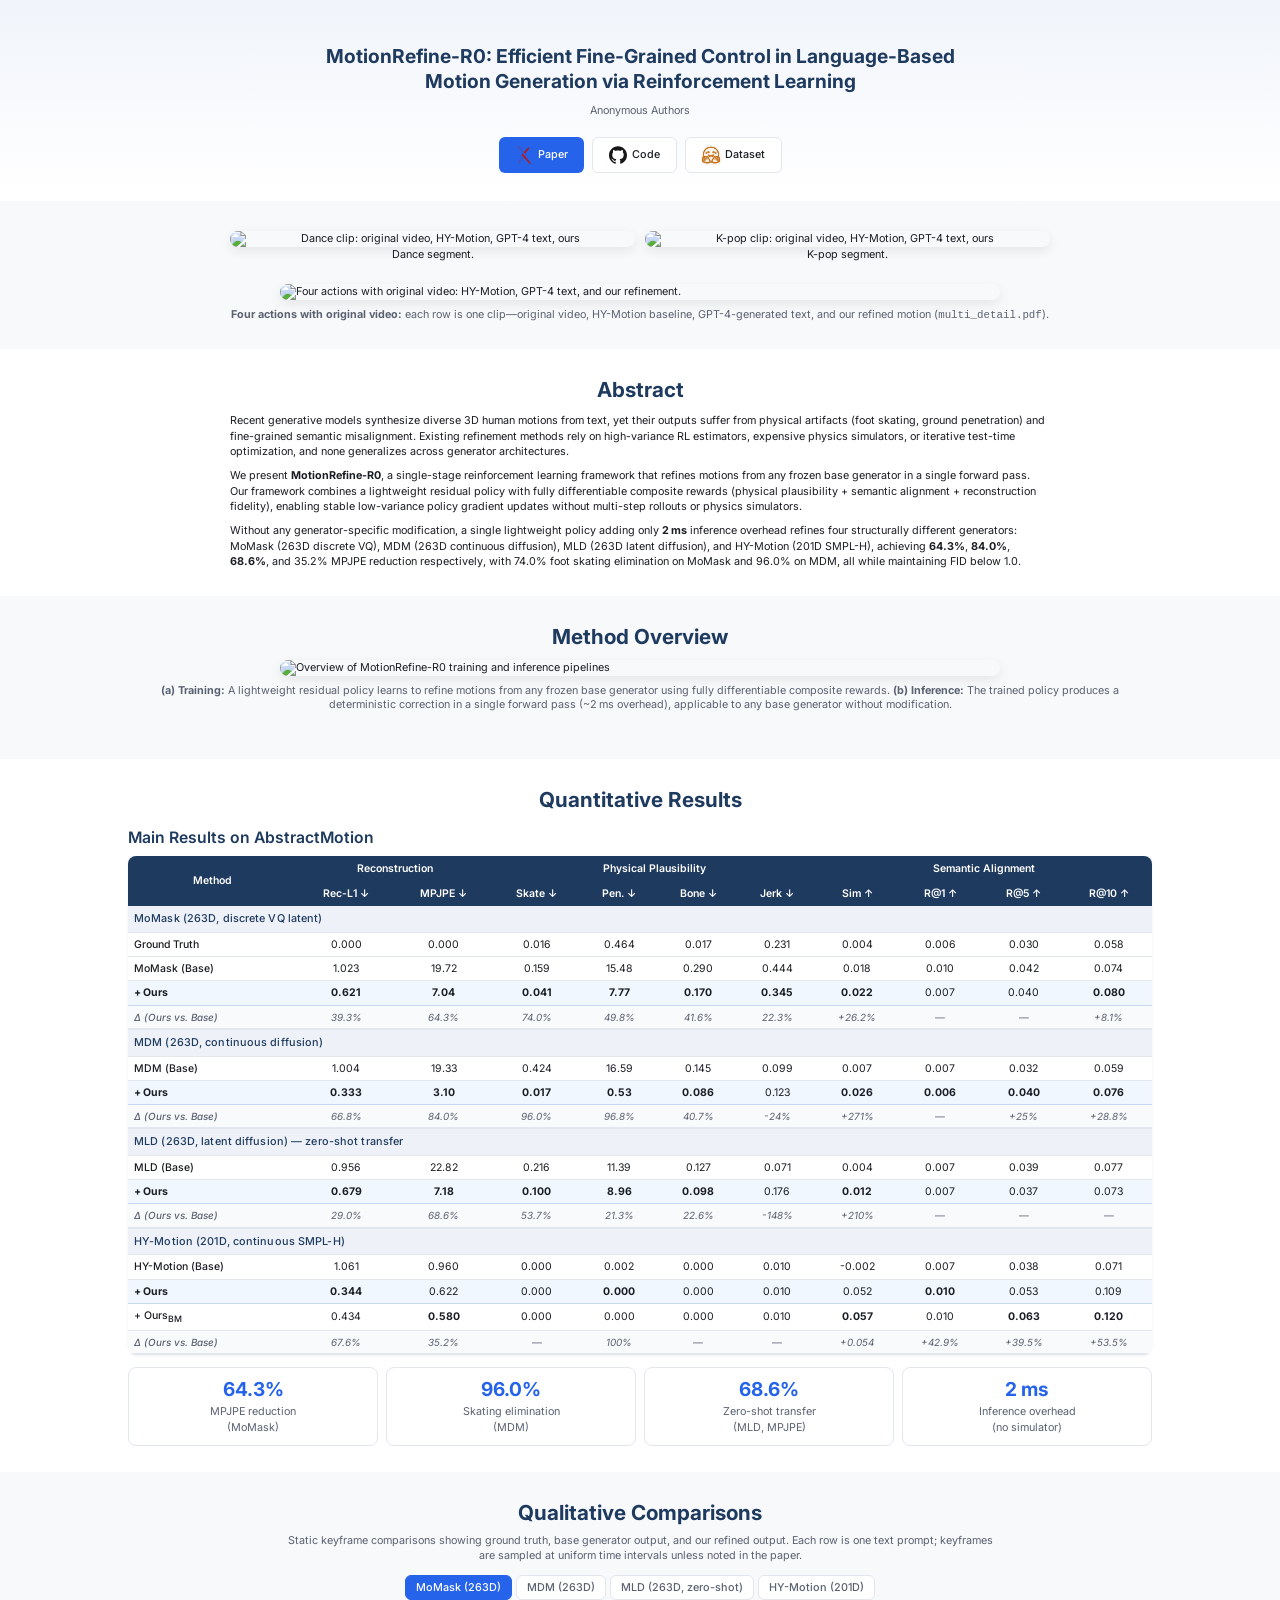
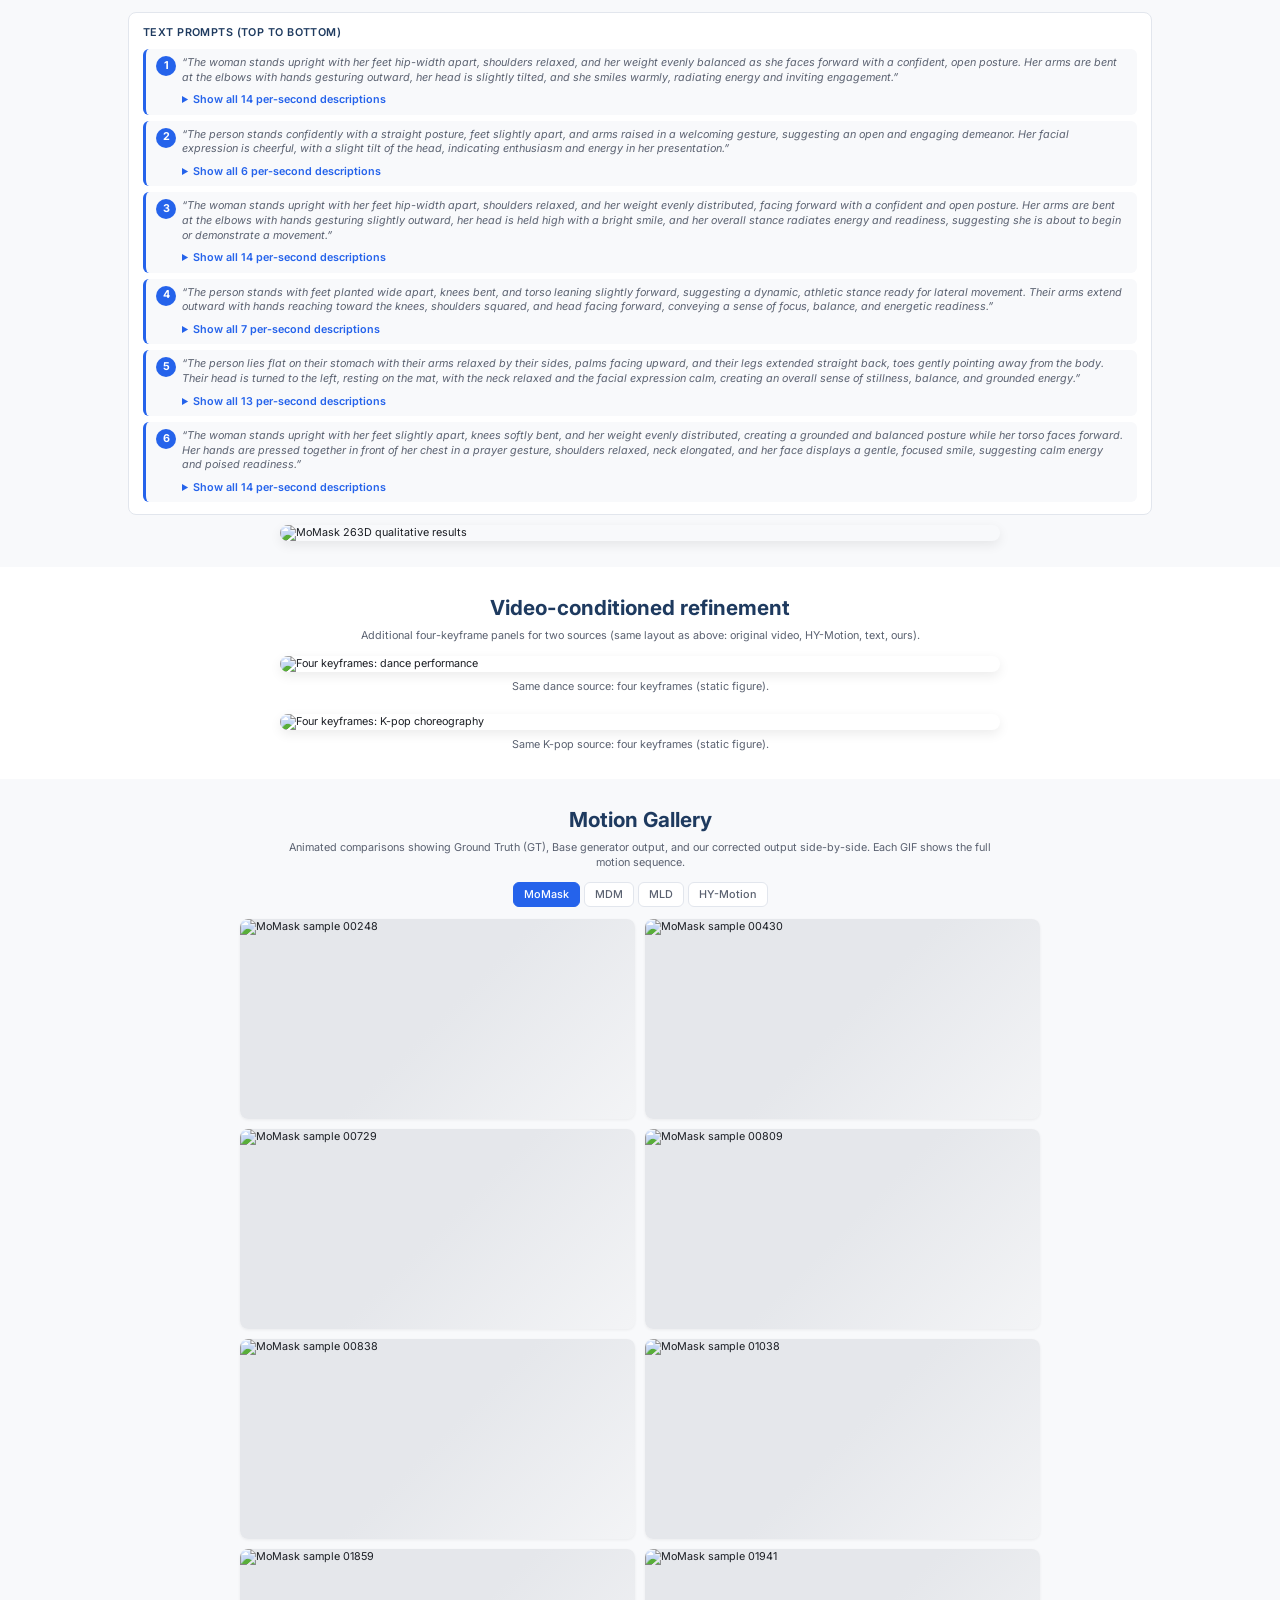
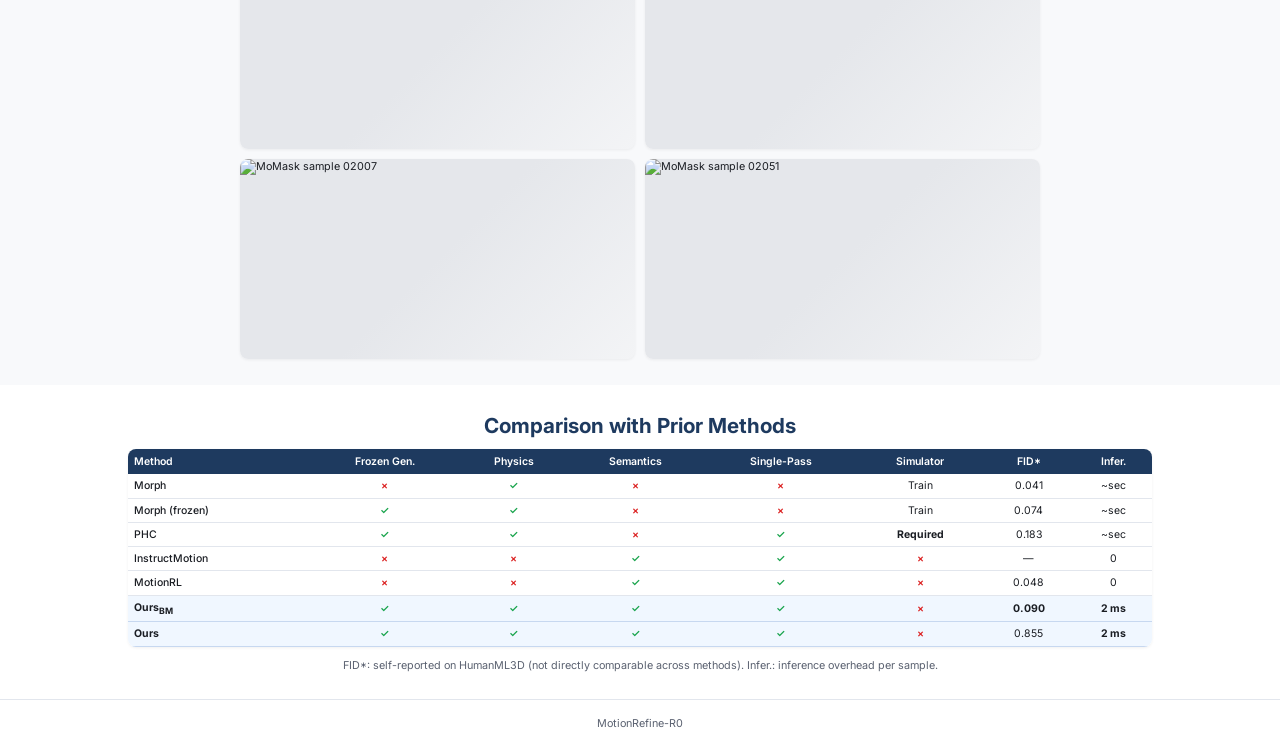
==== commit de481cd9: "fix name" ====
--- a/docs/index.html
+++ b/docs/index.html
@@ -95,7 +95,7 @@
   <div class="container">
     <h2>Quantitative Results</h2>
 
-    <h3>Main Results on DanceFit</h3>
+    <h3>Main Results on AbstractMotion</h3>
     <div class="table-wrapper">
       <table class="results-table">
         <thead>
